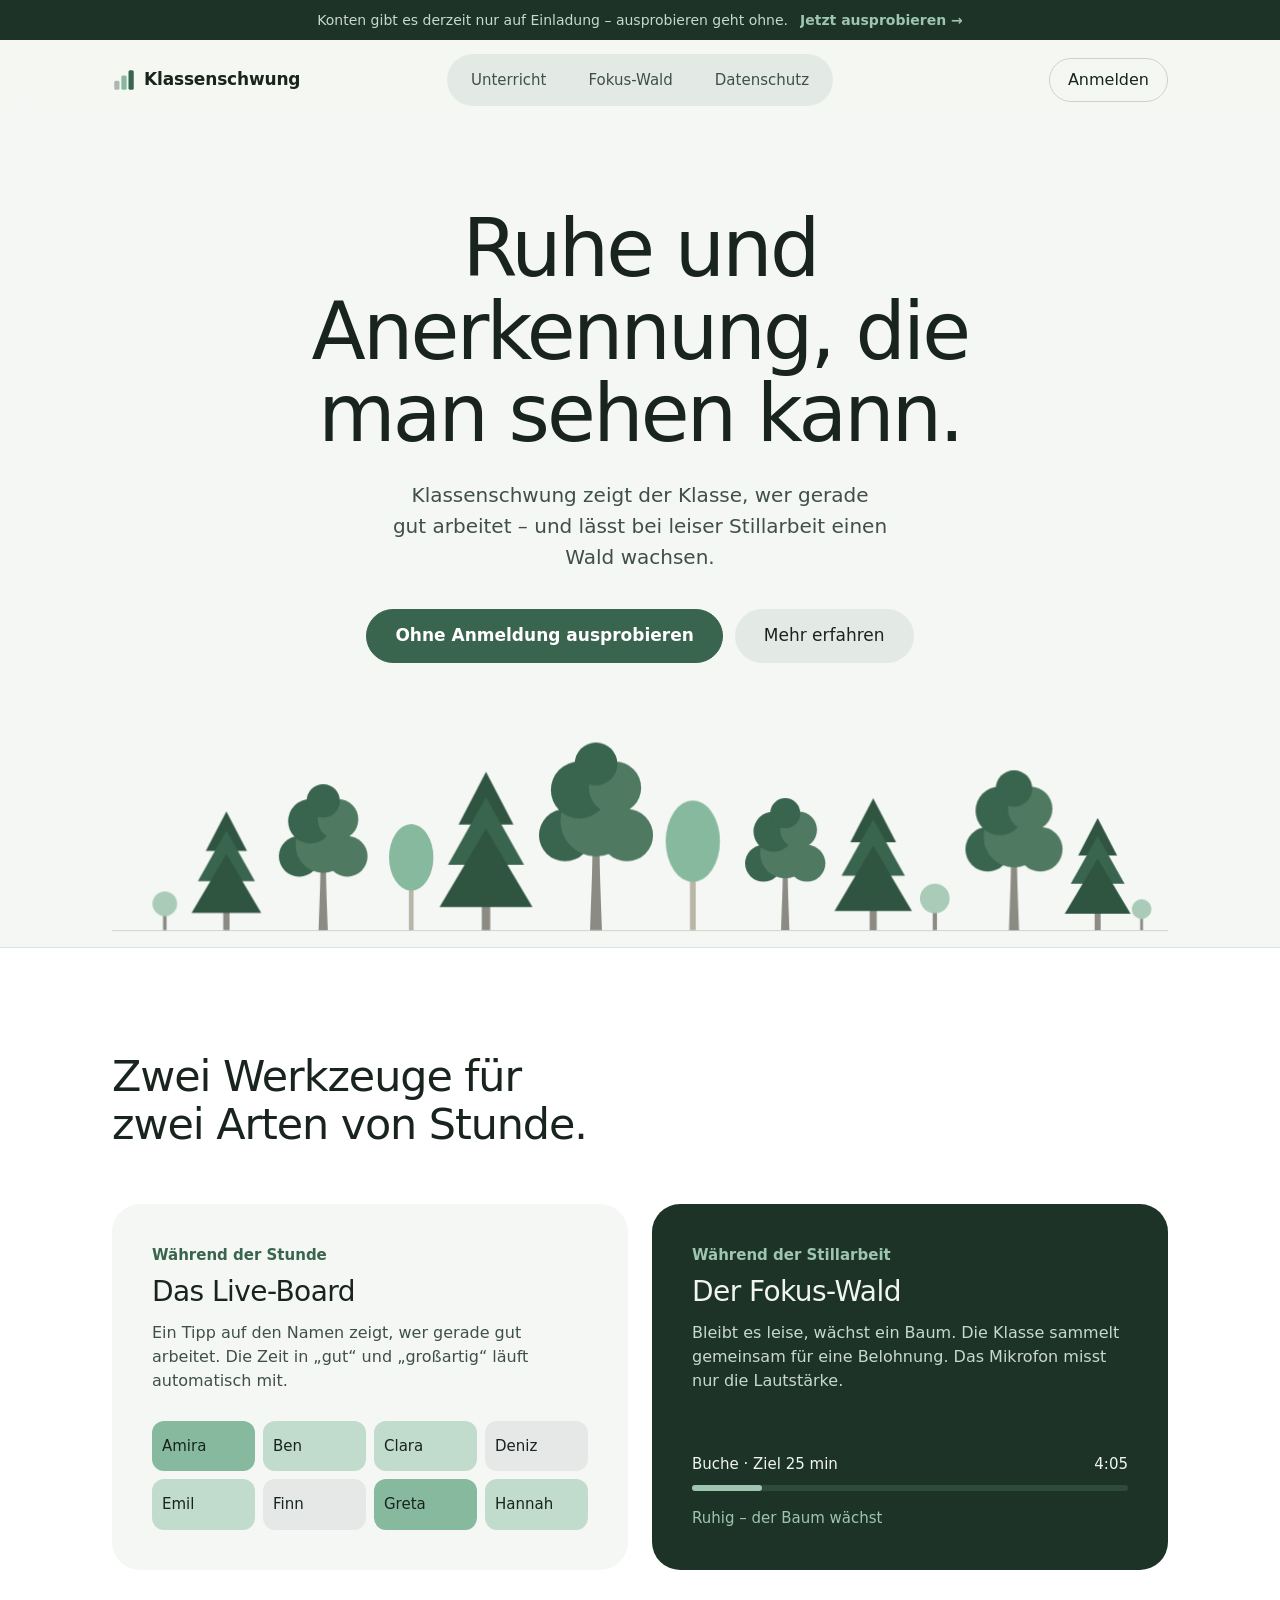
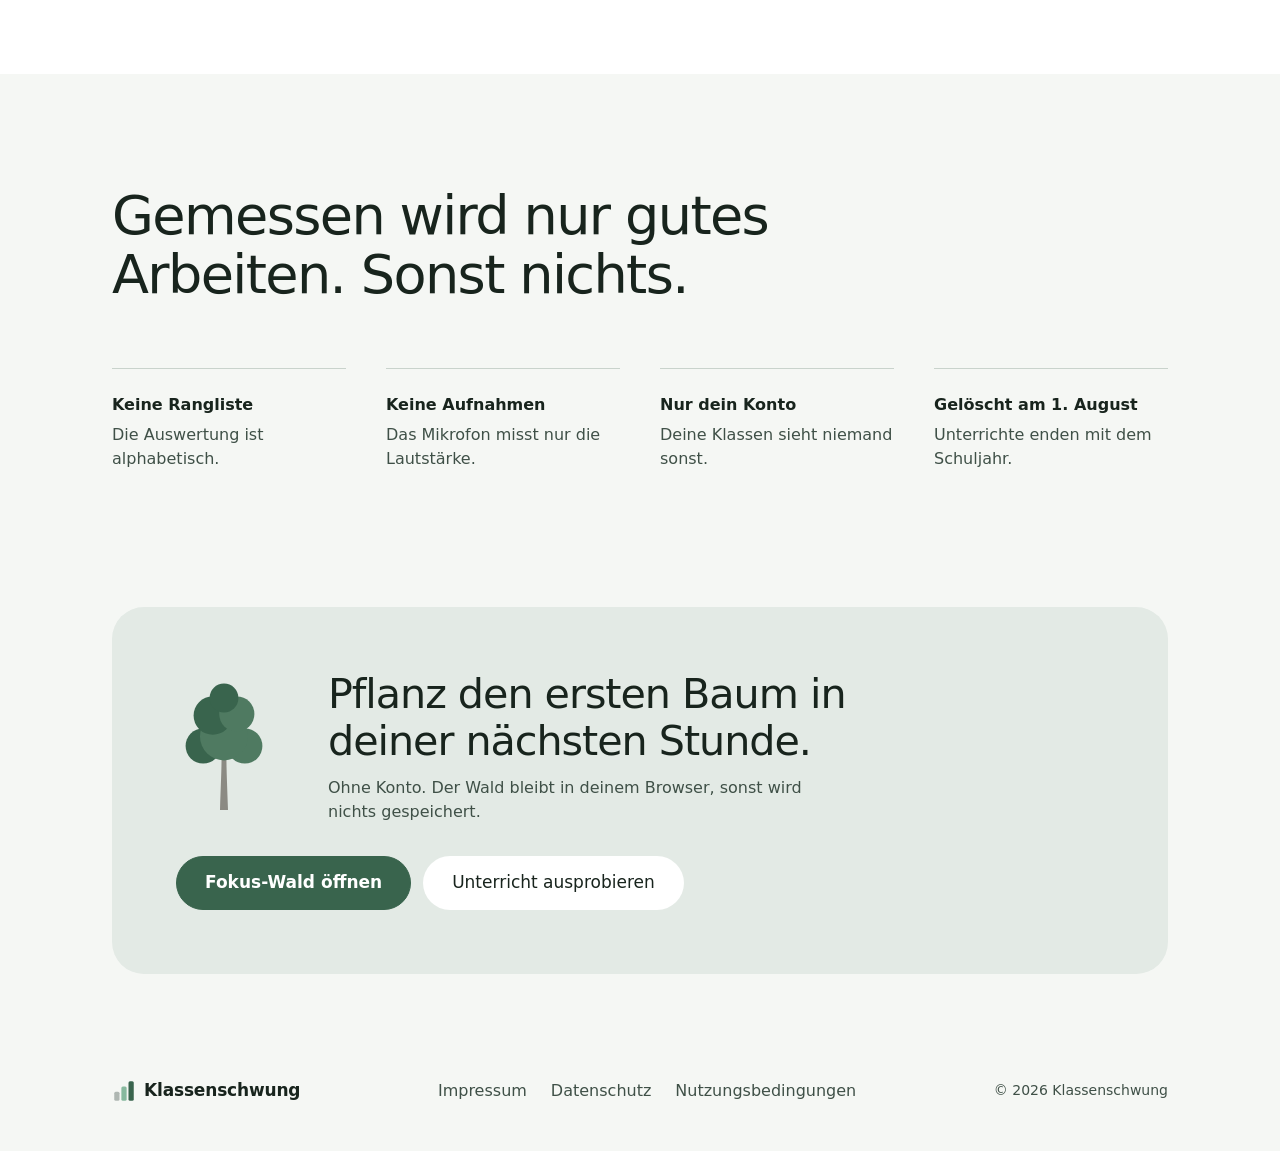
==== index.html @ b0844f60 "Neuer Name Klassenschwung, Kopfzeile mit Segment-Schalter und Hinweiszeile auf allen Seiten - Umbene" ====
<!DOCTYPE html>
<html lang="de">
<head>
  <meta charset="utf-8">
  <meta name="viewport" content="width=device-width, initial-scale=1, viewport-fit=cover">
  <meta name="color-scheme" content="light dark">
  <!-- Nur eigene Dateien, keine Inline-Skripte, keine fremden Server. -->
  <meta http-equiv="Content-Security-Policy" content="default-src 'self'; script-src 'self'; style-src 'self' 'unsafe-inline'; img-src 'self' data:; font-src 'self'; connect-src 'self'; object-src 'none'; frame-src 'none'; base-uri 'self'; form-action 'self'">
  <!-- Konten gibt es nur auf Einladung, daher (noch) nicht in Suchmaschinen.
       Fuer eine Aufnahme hier und in _headers (X-Robots-Tag) entfernen. -->
  <meta name="robots" content="noindex, nofollow">
  <title>Klassenschwung – Gutes Arbeiten im Unterricht sichtbar machen</title>
  <meta name="description" content="Das Live-Board für Lehrkräfte: Ein Tipp zeigt der Klasse, wer gerade gut arbeitet. Dazu der Fokus-Wald für ruhige Stillarbeit. Direkt im Browser, ohne Installation.">
  <meta property="og:type" content="website">
  <meta property="og:title" content="Klassenschwung – Gutes Arbeiten im Unterricht sichtbar machen">
  <meta property="og:description" content="Ein Tipp zeigt der Klasse, wer gerade gut arbeitet. Dazu der Fokus-Wald für ruhige Stillarbeit.">
  <meta name="theme-color" content="#f5f7f4" media="(prefers-color-scheme: light)">
  <meta name="theme-color" content="#0e1310" media="(prefers-color-scheme: dark)">
  <link rel="icon" href="./favicon.svg" type="image/svg+xml">
  <link rel="preload" href="./fonts/plex-sans-latin-wght.woff2" as="font" type="font/woff2" crossorigin>
  <link rel="stylesheet" href="./style.css">
  <link rel="stylesheet" href="./landing.css">
  <script src="./landing.js"></script>
</head>
<body>
  <a class="skip-link" href="#main">Zum Inhalt springen</a>

  <header class="site-header">
    <p class="hint">
      <span class="hint__long">Konten gibt es derzeit nur auf Einladung – ausprobieren geht ohne.</span>
      <a href="app.html#/ausprobieren"><span class="hint__long">Jetzt ausprobieren</span><span class="hint__short">Ausprobieren geht ohne Konto</span>&nbsp;<span aria-hidden="true">→</span></a>
    </p>
    <div class="container site-header__inner">
      <a class="brand" href="./">
        <svg class="brand-mark" viewBox="0 0 32 32" aria-hidden="true"><rect class="brand-mark__a" x="3" y="17" width="7" height="12" rx="2"/><rect class="brand-mark__b" x="12.5" y="10" width="7" height="19" rx="2"/><rect class="brand-mark__c" x="22" y="3" width="7" height="26" rx="2"/></svg>
        Klassenschwung
      </a>
      <nav class="seg site-nav" aria-label="Hauptnavigation">
        <a href="#werkzeuge">Unterricht</a>
        <a href="app.html#/focus">Fokus-Wald</a>
        <a href="#grundsaetze">Datenschutz</a>
      </nav>
      <a class="btn btn--ghost site-header__login" href="app.html#/anmelden">Anmelden</a>
    </div>
  </header>

  <main id="main">
    <!-- 1. Hero: zentrierter Text, darunter ein gewachsener Fokus-Wald -->
    <section class="hero" aria-labelledby="hero-title">
      <div class="container hero__inner">
        <h1 id="hero-title">Ruhe und Anerkennung, die man sehen kann.</h1>
        <p class="lead">Klassenschwung zeigt der Klasse, wer gerade gut arbeitet&nbsp;– und lässt bei leiser Stillarbeit einen Wald wachsen.</p>
        <div class="hero__cta">
          <a class="btn btn--primary btn--xl" href="app.html#/ausprobieren">Ohne Anmeldung ausprobieren</a>
          <a class="btn btn--soft btn--xl" href="#werkzeuge">Mehr erfahren</a>
        </div>

        <!-- Baumformen einmal definiert und per <use> wiederholt. Farben
             kommen aus landing.css (--tree-*), damit der Wald im Dunkeln
             mitzieht. -->
        <svg class="woods" viewBox="0 0 1200 260" preserveAspectRatio="xMidYMax slice" role="img" aria-label="Ein Wald aus dreizehn Bäumen verschiedener Arten und Größen, gewachsen in ruhigen Stillarbeitsphasen.">
          <defs>
            <g id="baum-buche"><path class="woods__trunk" d="M-5 0C-4-30-3-50-3-70h6c0 20 1 40 2 70z"/><circle class="woods__a" cx="-26" cy="-80" r="22"/><circle class="woods__b" cx="26" cy="-80" r="22"/><circle class="woods__b" cx="0" cy="-92" r="30"/><circle class="woods__a" cx="-14" cy="-118" r="24"/><circle class="woods__b" cx="16" cy="-120" r="22"/><circle class="woods__a" cx="0" cy="-140" r="18"/></g>
            <g id="baum-tanne"><rect class="woods__trunk" x="-4" y="-24" width="8" height="24"/><polygon class="woods__c" points="0,-150 -26,-100 26,-100"/><polygon class="woods__a" points="0,-126 -36,-62 36,-62"/><polygon class="woods__c" points="0,-96 -44,-22 44,-22"/></g>
            <g id="baum-hell"><rect class="woods__trunk-light" x="-3" y="-60" width="6" height="60"/><ellipse class="woods__d" cx="0" cy="-92" rx="28" ry="42"/></g>
            <g id="baum-klein"><rect class="woods__trunk" x="-2" y="-20" width="4" height="20"/><circle class="woods__e" cx="0" cy="-30" r="14"/></g>
          </defs>
          <path class="woods__ground" d="M0 240.5h1200"/>
          <g class="woods__tree" style="--i: 0"><use href="#baum-klein" transform="translate(60 240)"/></g>
          <g class="woods__tree" style="--i: 1"><use href="#baum-tanne" transform="translate(130 240) scale(.9)"/></g>
          <g class="woods__tree" style="--i: 2"><use href="#baum-buche" transform="translate(240 240) scale(1.05)"/></g>
          <g class="woods__tree" style="--i: 3"><use href="#baum-hell" transform="translate(340 240) scale(.9)"/></g>
          <g class="woods__tree" style="--i: 4"><use href="#baum-tanne" transform="translate(425 240) scale(1.2)"/></g>
          <g class="woods__tree" style="--i: 5"><use href="#baum-buche" transform="translate(550 240) scale(1.35)"/></g>
          <g class="woods__tree" style="--i: 6"><use href="#baum-hell" transform="translate(660 240) scale(1.1)"/></g>
          <g class="woods__tree" style="--i: 7"><use href="#baum-buche" transform="translate(765 240) scale(.95)"/></g>
          <g class="woods__tree" style="--i: 8"><use href="#baum-tanne" transform="translate(865 240)"/></g>
          <g class="woods__tree" style="--i: 9"><use href="#baum-klein" transform="translate(935 240) scale(1.2)"/></g>
          <g class="woods__tree" style="--i: 10"><use href="#baum-buche" transform="translate(1025 240) scale(1.15)"/></g>
          <g class="woods__tree" style="--i: 11"><use href="#baum-tanne" transform="translate(1120 240) scale(.85)"/></g>
          <g class="woods__tree" style="--i: 12"><use href="#baum-klein" transform="translate(1170 240) scale(.8)"/></g>
        </svg>
      </div>
    </section>

    <!-- 2. Die zwei Werkzeuge: Board (hell) und Fokus-Wald (dunkel) -->
    <section class="tools" id="werkzeuge" aria-labelledby="tools-title">
      <div class="container">
        <h2 id="tools-title" class="tools__title reveal">Zwei Werkzeuge für zwei Arten von Stunde.</h2>
        <div class="tools__grid">
          <article class="tool reveal">
            <div>
              <p class="tool__kicker">Während der Stunde</p>
              <h3>Das Live-Board</h3>
              <p>Ein Tipp auf den Namen zeigt, wer gerade gut arbeitet. Die Zeit in „gut“ und „großartig“ läuft automatisch mit.</p>
            </div>
            <ul class="tool__board" role="img" aria-label="Sortierte Ansicht mit acht Namen in den drei Stufen: zwei großartig, vier gut, zwei am Start.">
              <li data-s="rechts">Amira</li>
              <li data-s="mitte">Ben</li>
              <li data-s="mitte">Clara</li>
              <li data-s="links">Deniz</li>
              <li data-s="mitte">Emil</li>
              <li data-s="links">Finn</li>
              <li data-s="rechts">Greta</li>
              <li data-s="mitte">Hannah</li>
            </ul>
          </article>

          <article class="tool tool--forest reveal" style="--d: 1">
            <div>
              <p class="tool__kicker">Während der Stillarbeit</p>
              <h3>Der Fokus-Wald</h3>
              <p>Bleibt es leise, wächst ein Baum. Die Klasse sammelt gemeinsam für eine Belohnung. Das Mikrofon misst nur die Lautstärke.</p>
            </div>
            <div class="tool__focus" aria-hidden="true">
              <p class="tool__focus-row"><span>Buche · Ziel 25 min</span><span>4:05</span></p>
              <div class="tool__focus-bar"><i></i></div>
              <p class="tool__focus-status">Ruhig – der Baum wächst</p>
            </div>
          </article>
        </div>
      </div>
    </section>

    <!-- 3. Grundsaetze -->
    <section class="principles" id="grundsaetze" aria-labelledby="principles-title">
      <div class="container">
        <h2 id="principles-title" class="principles__title reveal">Gemessen wird nur gutes Arbeiten. Sonst nichts.</h2>
        <dl class="principles__list">
          <div class="reveal"><dt>Keine Rangliste</dt><dd>Die Auswertung ist alphabetisch.</dd></div>
          <div class="reveal" style="--d: 1"><dt>Keine Aufnahmen</dt><dd>Das Mikrofon misst nur die Lautstärke.</dd></div>
          <div class="reveal" style="--d: 2"><dt>Nur dein Konto</dt><dd>Deine Klassen sieht niemand sonst.</dd></div>
          <div class="reveal" style="--d: 3"><dt>Gelöscht am 1. August</dt><dd>Unterrichte enden mit dem Schuljahr.</dd></div>
        </dl>
      </div>
    </section>

    <!-- 4. Abschluss -->
    <section class="cta" aria-labelledby="cta-title">
      <div class="container">
        <div class="cta__panel reveal">
          <svg class="cta__tree" viewBox="-60 -160 120 165" aria-hidden="true"><use href="#baum-buche"/></svg>
          <div class="cta__text">
            <h2 id="cta-title">Pflanz den ersten Baum in deiner nächsten Stunde.</h2>
            <p>Ohne Konto. Der Wald bleibt in deinem Browser, sonst wird nichts gespeichert.</p>
          </div>
          <div class="cta__actions">
            <a class="btn btn--primary btn--xl" href="app.html#/focus">Fokus-Wald öffnen</a>
            <a class="btn btn--paper btn--xl" href="app.html#/ausprobieren">Unterricht ausprobieren</a>
          </div>
        </div>
      </div>
    </section>
  </main>

  <footer class="site-footer">
    <div class="container site-footer__inner">
      <a class="brand" href="./">
        <svg class="brand-mark" viewBox="0 0 32 32" aria-hidden="true"><rect class="brand-mark__a" x="3" y="17" width="7" height="12" rx="2"/><rect class="brand-mark__b" x="12.5" y="10" width="7" height="19" rx="2"/><rect class="brand-mark__c" x="22" y="3" width="7" height="26" rx="2"/></svg>
        Klassenschwung
      </a>
      <nav aria-label="Rechtliches">
        <a href="./impressum.html">Impressum</a>
        <a href="./datenschutz.html">Datenschutz</a>
        <a href="./nutzungsbedingungen.html">Nutzungsbedingungen</a>
      </nav>
      <p class="site-footer__copy">© 2026 Klassenschwung</p>
    </div>
  </footer>

</body>
</html>
---- style.css ----
/* ===================================================================
   Klassenschwung – Styles
   =================================================================== */

/* IBM Plex Sans (variabel) liegt lokal im Repo statt bei Google Fonts,
   damit beim Seitenaufruf keine Daten an Dritte gehen. Gewaehlt, weil
   grosses I (mit Serifen), kleines l (mit Bogen) und 1 klar verschieden
   sind – wichtig fuer Namen wie "Ilyas" am Beamer. Latin-Ext wird nur
   geladen, wenn ein Name es braucht (Ayşe, Çağla, Łukasz …). */
@font-face {
  font-family: "IBM Plex Sans";
  font-style: normal;
  font-weight: 100 700;
  font-display: swap;
  src: url("./fonts/plex-sans-latin-wght.woff2") format("woff2");
  unicode-range: U+0000-00FF, U+0131, U+0152-0153, U+02BB-02BC, U+02C6, U+02DA, U+02DC, U+0304, U+0308, U+0329, U+2000-206F, U+20AC, U+2122, U+2191, U+2193, U+2212, U+2215, U+FEFF, U+FFFD;
}
@font-face {
  font-family: "IBM Plex Sans";
  font-style: normal;
  font-weight: 100 700;
  font-display: swap;
  src: url("./fonts/plex-sans-latin-ext-wght.woff2") format("woff2");
  unicode-range: U+0100-02BA, U+02BD-02C5, U+02C7-02CC, U+02CE-02D7, U+02DD-02FF, U+0304, U+0308, U+0329, U+1D00-1DBF, U+1E00-1E9F, U+1EF2-1EFF, U+2020, U+20A0-20AB, U+20AD-20C0, U+2113, U+2C60-2C7F, U+A720-A7FF;
}

:root {
  /* Neutrale Basis "Lichtung" (heller Salbei-Grund statt Grau, wie auf der
     Startseite) + genau eine Akzentfarbe je Farbwelt (siehe unten). Die
     anderen Farbwelten toenen diese Basis in ihrer eigenen Farbe (--tint). */
  --bg:            #f5f7f4;
  --surface:       #ffffff;
  --surface-2:     #edf1ee;
  --border:        #dde5df;
  --text:          #18241d;
  --text-muted:    #3f5047;
  --danger:        #c9372c;
  --line:          #c9d3cc;  /* kraeftigere Linie, Rand von Pillen-Knoepfen */
  --soft:          #e3eae5;  /* weiche Flaeche: zweiter Knopf, Segment-Schiene */
  --seg-active:    #ffffff;  /* gewaehltes Segment */
  /* Dunkle Waldflaeche: Hinweiszeile, Fokus-Wald-Karte der Startseite */
  --forest:        #1e3328;
  --forest-text:   #f1f5f2;
  --forest-muted:  #c9d8cf;
  --forest-accent: #9dc5af;
  --forest-track:  #2f4a3b;

  /* Farbwelt "Salbei" (Standard): Akzent, Zustandsfarben der Spalten bzw.
     Kacheln (links = "Start", mitte = "gut", rechts = "grossartig")
     und Logo. Weitere Farbwelten weiter unten; per Konto waehlbar
     (Einstellungen in der App, data-palette am <html>). */
  --accent:               #39644d;
  --accent-hover:         #2e523f;
  --accent-soft:          rgba(57, 100, 77, 0.1);
  --accent-text:          #ffffff;
  --col-links-bg:         #e5e8e6;
  --col-links-head:       #5b6861;
  --col-mitte-bg:         #c1dbcd;
  --col-mitte-head:       #365f49;
  --col-rechts-bg:        #87b99e;
  --col-rechts-head:      #274535;
  --logo-mid:             #87b99e;
  --accent-on-dark:       #9dc5af;
  --accent-on-dark-hover: #b9d5c6;
  --accent-on-dark-text:  #17281f;

  --font:      "IBM Plex Sans", system-ui, -apple-system, "Segoe UI", Roboto, "Helvetica Neue", Arial, sans-serif;
  --radius:    12px;
  --radius-sm: 8px;
  --shadow:    0 1px 2px rgba(24, 36, 29, 0.05), 0 1px 3px rgba(24, 36, 29, 0.06);
  --shadow-lg: 0 12px 32px rgba(24, 36, 29, 0.10), 0 2px 6px rgba(24, 36, 29, 0.05);
  --ease:      cubic-bezier(.2, .7, .3, 1);
  --t:         180ms var(--ease);
}

@media (prefers-color-scheme: dark) {
  :root:not([data-theme="light"]) {
    --bg:          #0e1310;
    --surface:     #141b17;
    --surface-2:   #1b241f;
    --border:      #26312b;
    --text:        #eef3f0;
    --text-muted:  #a9b8b0;
    --danger:      #ff7b72;
    --line:        #33413a;
    --soft:        #1d2722;
    --seg-active:  #2b3730;
    --forest:      #1a2d23;
    --forest-track: #2c4335;
    --shadow:      0 1px 2px rgba(0, 0, 0, 0.4);
    --shadow-lg:   0 12px 32px rgba(0, 0, 0, 0.45);

    --accent:          #9dc5af;
    --accent-hover:    #b9d5c6;
    --accent-soft:     rgba(157, 197, 175, 0.12);
    --accent-text:     #17281f;
    --col-links-bg:    #232725;
    --col-links-head:  #98a59e;
    --col-mitte-bg:    #283d31;
    --col-mitte-head:  #88b89e;
    --col-rechts-bg:   #3a5948;
    --col-rechts-head: #c2dacd;
    --logo-mid:        #88b89e;
  }
}

/* ---------------- Farbwelten ---------------- */
/* Gleiche Tokens wie oben, je Farbwelt fuer hell und dunkel. Gilt fuer die
   ganze App (:root[data-palette]) oder nur fuer eine Vorschau
   ([data-palette-preview], Auswahl in den Einstellungen). Werte sind auf
   WCAG AA geprueft (Buttons, Links, Kacheltext, Spaltenkoepfe). */

[data-palette-preview="salbei"] {
  --accent:               #39644d;
  --accent-hover:         #2e523f;
  --accent-soft:          rgba(57, 100, 77, 0.1);
  --accent-text:          #ffffff;
  --col-links-bg:         #e5e8e6;
  --col-links-head:       #5b6861;
  --col-mitte-bg:         #c1dbcd;
  --col-mitte-head:       #365f49;
  --col-rechts-bg:        #87b99e;
  --col-rechts-head:      #274535;
  --logo-mid:             #87b99e;
  --accent-on-dark:       #9dc5af;
  --accent-on-dark-hover: #b9d5c6;
  --accent-on-dark-text:  #17281f;
}
@media (prefers-color-scheme: dark) {
  :root:not([data-theme="light"]) [data-palette-preview="salbei"] {
    --accent:          #9dc5af;
    --accent-hover:    #b9d5c6;
    --accent-soft:     rgba(157, 197, 175, 0.12);
    --accent-text:     #17281f;
    --col-links-bg:    #232725;
    --col-links-head:  #98a59e;
    --col-mitte-bg:    #283d31;
    --col-mitte-head:  #88b89e;
    --col-rechts-bg:   #3a5948;
    --col-rechts-head: #c2dacd;
    --logo-mid:        #88b89e;
  }
}

:root[data-palette="tafel"],
[data-palette-preview="tafel"] {
  --tint:                 #226560;
  --accent:               #226560;
  --accent-hover:         #1c5350;
  --accent-soft:          rgba(34, 101, 96, 0.1);
  --accent-text:          #ffffff;
  --col-links-bg:         #e4e8e7;
  --col-links-head:       #5a6767;
  --col-mitte-bg:         #b7dcd9;
  --col-mitte-head:       #20605c;
  --col-rechts-bg:        #72bab5;
  --col-rechts-head:      #184743;
  --logo-mid:             #72bab5;
  --accent-on-dark:       #75cac5;
  --accent-on-dark-hover: #9cd9d5;
  --accent-on-dark-text:  #0e2927;
}
@media (prefers-color-scheme: dark) {
  :root[data-palette="tafel"]:not([data-theme="light"]),
  :root:not([data-theme="light"]) [data-palette-preview="tafel"] {
    --accent:          #75cac5;
    --accent-hover:    #9cd9d5;
    --accent-soft:     rgba(117, 202, 197, 0.12);
    --accent-text:     #0e2927;
    --col-links-bg:    #232727;
    --col-links-head:  #97a5a4;
    --col-mitte-bg:    #233c3b;
    --col-mitte-head:  #53beb6;
    --col-rechts-bg:   #335956;
    --col-rechts-head: #a9dedb;
    --logo-mid:        #53beb6;
  }
}

:root[data-palette="tinte"],
[data-palette-preview="tinte"] {
  --tint:                 #3252bd;
  --accent:               #3252bd;
  --accent-hover:         #29449b;
  --accent-soft:          rgba(50, 82, 189, 0.1);
  --accent-text:          #ffffff;
  --col-links-bg:         #e7e7ea;
  --col-links-head:       #616470;
  --col-mitte-bg:         #cbd3ef;
  --col-mitte-head:       #304eb4;
  --col-rechts-bg:        #9cace0;
  --col-rechts-head:      #233984;
  --logo-mid:             #9cace0;
  --accent-on-dark:       #adbbe5;
  --accent-on-dark-hover: #c5ceed;
  --accent-on-dark-text:  #14214d;
}
@media (prefers-color-scheme: dark) {
  :root[data-palette="tinte"]:not([data-theme="light"]),
  :root:not([data-theme="light"]) [data-palette-preview="tinte"] {
    --accent:          #adbbe5;
    --accent-hover:    #c5ceed;
    --accent-soft:     rgba(173, 187, 229, 0.12);
    --accent-text:     #14214d;
    --col-links-bg:    #25262a;
    --col-links-head:  #9fa1ab;
    --col-mitte-bg:    #293662;
    --col-mitte-head:  #9cace0;
    --col-rechts-bg:   #3b4e8f;
    --col-rechts-head: #cbd3ef;
    --logo-mid:        #9cace0;
  }
}

:root[data-palette="bernstein"],
[data-palette-preview="bernstein"] {
  --tint:                 #81510a;
  --accent:               #81510a;
  --accent-hover:         #694309;
  --accent-soft:          rgba(129, 81, 10, 0.1);
  --accent-text:          #ffffff;
  --col-links-bg:         #e8e7e5;
  --col-links-head:       #6a645c;
  --col-mitte-bg:         #efcfa0;
  --col-mitte-head:       #7b4d0a;
  --col-rechts-bg:        #e0a143;
  --col-rechts-head:      #593907;
  --logo-mid:             #e0a143;
  --accent-on-dark:       #e9b25e;
  --accent-on-dark-hover: #f0c88d;
  --accent-on-dark-text:  #332104;
}
@media (prefers-color-scheme: dark) {
  :root[data-palette="bernstein"]:not([data-theme="light"]),
  :root:not([data-theme="light"]) [data-palette-preview="bernstein"] {
    --accent:          #e9b25e;
    --accent-hover:    #f0c88d;
    --accent-soft:     rgba(233, 178, 94, 0.12);
    --accent-text:     #332104;
    --col-links-bg:    #282724;
    --col-links-head:  #a6a199;
    --col-mitte-bg:    #4a3414;
    --col-mitte-head:  #e59f38;
    --col-rechts-bg:   #6c4c1d;
    --col-rechts-head: #f2cf9c;
    --logo-mid:        #e59f38;
  }
}

/* Neutrale Basis der anderen Farbwelten: wie "Lichtung", nur in der Farbe
   der Farbwelt getoent statt in Salbei. data-palette fehlt bei Salbei
   (Standard), dort gelten die festen Werte oben. */
:root[data-palette] {
  --bg:            color-mix(in srgb, var(--tint) 4%, #fafafa);
  --bg-glass:      color-mix(in srgb, var(--bg) 85%, transparent);
  --surface-2:     color-mix(in srgb, var(--tint) 6%, #f0f0f0);
  --border:        color-mix(in srgb, var(--tint) 10%, #e3e3e3);
  --text:          color-mix(in srgb, var(--tint) 20%, #121212);
  --text-muted:    color-mix(in srgb, var(--tint) 25%, #474747);
  --line:          color-mix(in srgb, var(--tint) 14%, #cfcfcf);
  --soft:          color-mix(in srgb, var(--tint) 8%, #e7e7e7);
  --forest:        color-mix(in srgb, var(--tint) 45%, #0c0e0d);
  --forest-muted:  color-mix(in srgb, var(--tint) 20%, #dedede);
  --forest-accent: var(--accent-on-dark);
  --forest-track:  color-mix(in srgb, var(--tint) 45%, #262a28);
}
@media (prefers-color-scheme: dark) {
  :root[data-palette]:not([data-theme="light"]) {
    --bg:            color-mix(in srgb, var(--tint) 6%, #0f0f10);
    --bg-glass:      color-mix(in srgb, var(--bg) 85%, transparent);
    --surface:      color-mix(in srgb, var(--tint) 6%, #161618);
    --surface-2:     color-mix(in srgb, var(--tint) 8%, #1d1d20);
    --border:        color-mix(in srgb, var(--tint) 12%, #2a2a2e);
    --text:          color-mix(in srgb, var(--tint) 6%, #f2f2f2);
    --text-muted:    color-mix(in srgb, var(--tint) 12%, #a8a8ae);
    --line:          color-mix(in srgb, var(--tint) 14%, #36363a);
    --soft:          color-mix(in srgb, var(--tint) 10%, #1f1f22);
    --seg-active:    color-mix(in srgb, var(--tint) 12%, #2c2c30);
    --forest:        color-mix(in srgb, var(--tint) 30%, #121413);
    --forest-track:  color-mix(in srgb, var(--tint) 35%, #222624);
  }
}

* { box-sizing: border-box; }

/* Author-Regeln mit `display` wuerden das hidden-Attribut sonst aushebeln
   (betrifft u. a. .topbar, .field und .captcha). */
[hidden] { display: none !important; }

html, body {
  margin: 0;
  padding: 0;
  min-height: 100%;
}

body {
  background: var(--bg);
  color: var(--text);
  font-family: var(--font);
  font-size: 16px;
  line-height: 1.5;
  -webkit-text-size-adjust: 100%;
  -webkit-font-smoothing: antialiased;
  -moz-osx-font-smoothing: grayscale;
}

h1, h2, h3 { line-height: 1.25; margin: 0 0 .5rem; letter-spacing: -.01em; }

a { color: var(--accent); }
a:focus-visible { outline: 2px solid var(--accent); outline-offset: 2px; border-radius: 4px; }

/* ---------------- Layout-Raster (gemeinsam mit landing.css) ---------------- */
/* Abstaende folgen einem 8px-Raster, Breite und Seitenrand wie auf der
   Startseite, damit App und Startseite wie aus einem Guss wirken. */

:root {
  --container: 1120px;
  --gutter:    16px;
  --header-h:  64px;
  --bg-glass:  rgba(245, 247, 244, .85);
}
@media (prefers-color-scheme: dark) {
  :root:not([data-theme="light"]) { --bg-glass: rgba(14, 19, 16, .85); }
}
@media (min-width: 640px)  { :root { --gutter: 24px; } }
@media (min-width: 1024px) { :root { --gutter: 32px; } }

/* Kein grauer Tap-Blitz und keine Doppeltipp-Zoom-Verzoegerung auf Tablets */
button, a, .student, .seat, .goal { -webkit-tap-highlight-color: transparent; touch-action: manipulation; }

/* ---------------- Hinweiszeile ---------------- */
/* Dunkle Zeile ueber der Kopfzeile: auf der Startseite der Hinweis auf die
   Einladung, in der App die Stunde laut Stundenplan bzw. der Gastmodus.
   Feste Hoehe und einzeilig, weil die Kopfzeile mit top: -var(--hint-h)
   klebt: Beim Scrollen rollt nur die Hinweiszeile weg. */

:root { --hint-h: 40px; }

.hint {
  display: flex;
  align-items: center;
  justify-content: center;
  gap: 12px;
  height: var(--hint-h);
  margin: 0;
  padding: 0 var(--gutter);
  overflow: hidden;
  background: var(--forest);
  color: var(--forest-muted);
  font-size: .875rem;
  white-space: nowrap;
}
.hint > * { min-width: 0; overflow: hidden; text-overflow: ellipsis; }
.hint strong { color: var(--forest-text); font-weight: 600; }
.hint a {
  color: var(--forest-accent);
  font-weight: 600;
  text-decoration: none;
  transition: color var(--t);
}
.hint a:hover { color: var(--forest-text); }
.hint a:focus-visible { outline: 2px solid var(--forest-accent); outline-offset: -2px; border-radius: 4px; }
/* Lange Fassung ab Tablet, kurze auf dem Handy */
.hint__short { display: none; }
@media (max-width: 719px) {
  .hint__long { display: none; }
  .hint__short { display: inline; }
}

/* ---------------- Segment-Schalter ---------------- */
/* Hauptnavigation als Pillen-Schiene, das aktuelle Ziel als helle Pille.
   Alle Segmente gleich fett, damit beim Wechsel nichts springt. Auf
   schmalen Bildschirmen eigene Zeile ueber die ganze Breite (Media
   Queries bei .topnav und in landing.css bei .site-nav). */

.seg {
  display: flex;
  gap: 2px;
  padding: 4px;
  border-radius: 999px;
  background: var(--soft);
}
.seg a {
  display: inline-flex;
  align-items: center;
  justify-content: center;
  min-width: 0;
  min-height: 44px;
  padding: 0 20px;
  border-radius: 999px;
  color: var(--text-muted);
  font-size: .9375rem;
  font-weight: 500;
  text-decoration: none;
  white-space: nowrap;
  transition: background-color var(--t), color var(--t), box-shadow var(--t);
}
.seg a:hover { color: var(--text); }
.seg a[aria-current] {
  background: var(--seg-active);
  color: var(--text);
  box-shadow: 0 1px 2px rgba(24, 36, 29, .08);
}
.seg a:focus-visible { outline: 2px solid var(--accent); outline-offset: 2px; }

/* Feine Linie unter klebenden Kopfzeilen erst, wenn Inhalt darunter
   durchscrollt (wo scroll-getriebene Animationen gehen, sonst ohne). */
@supports (animation-timeline: scroll()) {
  .topbar, .site-header {
    animation: header-line linear both;
    animation-timeline: scroll();
    animation-range: 0 64px;
  }
}
@keyframes header-line {
  to { box-shadow: 0 1px 0 var(--border); }
}

/* ---------------- Topbar ---------------- */
/* Breit wie die Startseite: Logo links, Segment-Schalter mittig, Aktionen
   rechts. Schmal: Segment-Schalter als zweite Zeile ueber die ganze Breite
   (statt Menue-Knopf). */

.topbar {
  position: sticky;
  top: 0;
  z-index: 20;
  background: var(--bg-glass);
  -webkit-backdrop-filter: saturate(180%) blur(12px);
  backdrop-filter: saturate(180%) blur(12px);
}
.topbar:not(.topbar--minimal):has(> .hint:not([hidden])) { top: calc(-1 * var(--hint-h)); }
.topbar__inner {
  display: grid;
  grid-template-columns: minmax(0, 1fr) auto minmax(0, 1fr);
  grid-template-areas: "lead nav actions";
  align-items: center;
  gap: 0 24px;
  min-height: var(--header-h);
  max-width: var(--container);
  margin: 0 auto;
  padding: 0 var(--gutter);
}
.topbar--wide .topbar__inner { max-width: none; }
.topbar__lead { grid-area: lead; display: flex; align-items: center; gap: 12px; min-width: 0; }

.brand {
  display: inline-flex;
  align-items: center;
  gap: 8px;
  font-weight: 700;
  font-size: 1.0625rem;
  letter-spacing: -.01em;
  color: var(--text);
  text-decoration: none;
  transition: opacity var(--t);
}
.brand:hover { opacity: .75; }
.brand .brand-mark { width: 24px; height: 24px; }
.topbar__brand { flex: none; }

.topbar__back {
  flex: none;
  width: 40px;
  height: 40px;
  font-size: 1.25rem;
  line-height: 1;
  border: 1px solid var(--line);
  border-radius: 50%;
  background: transparent;
  color: var(--text);
  cursor: pointer;
  transition: background-color var(--t);
}
.topbar__back:hover { background: var(--soft); }
.topbar__back:focus-visible { outline: 2px solid var(--accent); outline-offset: 2px; }

.topnav { grid-area: nav; }

.topbar__actions { grid-area: actions; justify-self: end; display: flex; align-items: center; gap: 8px; }
.topbar__start { gap: 6px; min-height: 44px; }
.topbar__start > span:first-child { font-size: 1.125rem; line-height: 1; }
.topbar__account { gap: 8px; min-height: 44px; padding: 0 10px 0 7px; }
.topbar__name { max-width: 10rem; overflow: hidden; text-overflow: ellipsis; white-space: nowrap; font-size: .9375rem; }
.avatar {
  display: inline-flex;
  align-items: center;
  justify-content: center;
  width: 28px;
  height: 28px;
  border-radius: 50%;
  background: var(--accent-soft);
  color: var(--accent);
  font-size: .8125rem;
  font-weight: 700;
}
.caret { width: 0; height: 0; border-left: 4px solid transparent; border-right: 4px solid transparent; border-top: 5px solid var(--text-muted); }

/* Unterricht: nur Zurueck und Logo, keine Ablenkung auf dem Beamer */
.topbar--minimal > .hint,
.topbar--minimal .topnav,
.topbar--minimal .topbar__actions { display: none; }

@media (max-width: 1099px) {
  .topbar__name, .caret { display: none; }
  .topbar__account { padding-right: 7px; }
}
@media (max-width: 1039px) {
  .topbar__inner {
    grid-template-columns: minmax(0, 1fr) auto;
    grid-template-rows: var(--header-h) auto;
    grid-template-areas: "lead actions" "nav nav";
    padding-bottom: 12px;
  }
  .topbar--minimal .topbar__inner { padding-bottom: 0; }
  /* Ganze Breite, auf dem Tablet nicht breiter als noetig */
  .topnav { width: 100%; max-width: 560px; justify-self: center; }
  .topnav .topnav__link { flex: 1 1 auto; padding: 0 8px; font-size: .875rem; }
}
@media (max-width: 399px) {
  .topnav .topnav__link { padding: 0 6px; font-size: .8125rem; }
}
@media (max-width: 639px) {
  .topbar__start-label { display: none; }
  .topbar__start { width: 44px; padding: 0; }
}
@media (max-width: 379px) {
  .topbar__inner { column-gap: 8px; }
  .topbar__lead:has(.topbar__back:not([hidden])) .topbar__brandname { display: none; }
}
@media (max-width: 339px) {
  .topbar__brandname { display: none; }
}

/* Aufklappmenue */
.dropdown { position: relative; }
.dropdown__panel {
  position: absolute;
  top: calc(100% + 8px);
  z-index: 30;
  min-width: 15rem;
  max-width: min(22rem, calc(100vw - 32px));
  padding: 6px;
  border: 1px solid var(--border);
  border-radius: 16px;
  background: var(--surface);
  box-shadow: var(--shadow-lg);
}
.dropdown__panel--end { right: 0; }
.dropdown__panel--start { left: 0; }
.dropdown__item {
  display: flex;
  flex-direction: column;
  align-items: flex-start;
  width: 100%;
  padding: 8px 12px;
  border: 0;
  border-radius: var(--radius-sm);
  background: none;
  color: var(--text);
  font: inherit;
  font-size: .9375rem;
  text-align: left;
  cursor: pointer;
}
.dropdown__item:hover, .dropdown__item:focus-visible { background: var(--surface-2); outline: none; }
.dropdown__item--danger { color: var(--danger); }
.dropdown__sub { color: var(--text-muted); font-size: .8125rem; }
.dropdown__heading { padding: 8px 12px 4px; color: var(--text-muted); font-size: .8125rem; font-weight: 600; overflow: hidden; text-overflow: ellipsis; white-space: nowrap; }
.dropdown__sep { height: 1px; margin: 6px 4px; background: var(--border); }

/* ---------------- Layout ---------------- */

.app { padding: 32px var(--gutter) 64px; max-width: var(--container); margin: 0 auto; }
.app--wide { max-width: none; padding-top: 24px; }

.loading { color: var(--text-muted); padding: 2rem 0; text-align: center; }

.stack > * + * { margin-top: 24px; }

/* Flach und rund wie die Karten der Startseite */
.card {
  background: var(--surface);
  border: 1px solid var(--border);
  border-radius: 20px;
  padding: 24px;
}
.card > h2, .card > .row > h2 { font-size: 1.25rem; font-weight: 500; letter-spacing: -.015em; margin-bottom: 8px; }
.card > p.muted + * { margin-top: 16px; }
@media (max-width: 639px) { .card { padding: 16px; border-radius: 16px; } }

/* Seitenkopf wie die Abschnittskoepfe der Startseite */
.page-head {
  display: flex;
  flex-wrap: wrap;
  align-items: flex-end;
  justify-content: space-between;
  gap: 16px 24px;
  margin-bottom: 32px;
}
.page-head__text { flex: 1 1 22rem; min-width: 0; }
.page-head .eyebrow { margin-bottom: 16px; }
.page-head h2 {
  margin: 0;
  font-size: clamp(2rem, 1.4rem + 2vw, 3rem);
  font-weight: 400;
  line-height: 1.08;
  letter-spacing: -.03em;
  text-wrap: balance;
}
.page-head__lead { margin: 12px 0 0; max-width: 60ch; color: var(--text-muted); font-size: 1.0625rem; text-wrap: pretty; }
.page-head__actions { display: flex; flex-wrap: wrap; gap: 12px; }

.eyebrow {
  display: inline-flex;
  align-items: center;
  gap: 8px;
  margin-bottom: 24px;
  padding: 4px 12px;
  border: 1px solid var(--border);
  border-radius: 999px;
  background: var(--surface);
  color: var(--text-muted);
  font-size: .875rem;
  font-weight: 500;
}
.eyebrow::before {
  content: "";
  width: 8px;
  height: 8px;
  border-radius: 50%;
  background: var(--col-mitte-head);
}

.icon {
  width: 24px;
  height: 24px;
  flex: none;
  fill: none;
  stroke: currentColor;
  stroke-width: 2;
  stroke-linecap: round;
  stroke-linejoin: round;
}

.muted { color: var(--text-muted); }
.small { font-size: .875rem; }
.empty { color: var(--text-muted); padding: 1.25rem 0; text-align: center; }

/* ---------------- Buttons & Formulare ---------------- */

.btn {
  display: inline-flex;
  align-items: center;
  justify-content: center;
  gap: .4rem;
  padding: .55rem 1rem;
  min-height: 2.5rem;
  font: inherit;
  font-weight: 500;
  color: var(--text);
  background: var(--surface-2);
  border: 1px solid transparent;
  border-radius: 999px;
  cursor: pointer;
  text-decoration: none;
  transition: background-color var(--t), border-color var(--t), color var(--t), box-shadow var(--t), transform var(--t);
}
.btn:hover:not(:disabled) { background: var(--soft); }
.btn:active:not(:disabled) { transform: translateY(1px); }
.btn:disabled { opacity: .55; cursor: not-allowed; }
.btn:focus-visible { outline: 2px solid var(--accent); outline-offset: 2px; }

.btn--primary {
  background: var(--accent);
  border-color: var(--accent);
  color: var(--accent-text);
}
.btn--primary:hover:not(:disabled) { background: var(--accent-hover); border-color: var(--accent-hover); }

/* Zweitrangig: Pille mit feinem Rand (wie "Anmelden" auf der Startseite) */
.btn--ghost { background: transparent; border-color: var(--line); }
.btn--danger { color: var(--danger); }
.btn--sm { padding: .3rem .6rem; min-height: 2rem; font-size: .85rem; }
.btn--icon { padding: .3rem; width: 2rem; }

.input, select.input {
  width: 100%;
  padding: .6rem .75rem;
  min-height: 2.5rem;
  font: inherit;
  color: var(--text);
  background: var(--surface);
  border: 1px solid var(--line);
  border-radius: 12px;
  transition: border-color var(--t);
}
.input:hover { border-color: var(--text-muted); }
.input:focus-visible { outline: 2px solid var(--accent); outline-offset: 1px; border-color: var(--accent); }
textarea.input { min-height: 10rem; resize: vertical; line-height: 1.5; }

.field { display: block; margin-bottom: .85rem; }
.field__label { display: block; margin-bottom: .3rem; font-size: .875rem; color: var(--text-muted); }

.row { display: flex; gap: .6rem; flex-wrap: wrap; align-items: center; }
.row--form { flex-wrap: nowrap; }
.row--form .input { flex: 1 1 auto; min-width: 0; }

/* Header der sortierten Ansicht: Grid statt Flex, damit die mittlere
   Zaehlung unabhaengig von der (ungleichen) Breite von Klassenname und
   Button-Text exakt mittig zur ganzen Zeile bleibt, statt nur mittig im
   Restplatz zwischen den beiden zu sitzen. */
.board-header {
  display: grid;
  grid-template-columns: minmax(0, 1fr) auto minmax(0, 1fr);
  align-items: center;
  gap: .6rem;
}
.board-header > :last-child { justify-self: end; }
@media (max-width: 759px) {
  .board-header { grid-template-columns: 1fr; }
  .board-header > :last-child { justify-self: stretch; }
}

.board-actions { justify-content: flex-end; }
@media (max-width: 759px) {
  .board-actions { justify-content: flex-start; }
}

/* Warteschlange bei schlechtem WLAN */
.sync-status { display: block; margin-top: 2px; font-size: .8125rem; color: var(--text-muted); }
.sync-status--offline { color: var(--danger); font-weight: 600; }

/* "Wer ist da?" */
.modal__panel--wide { width: min(46rem, 100%); }
.presence__summary { margin: 0; font-weight: 600; }
.presence__grid { display: grid; gap: 8px; grid-template-columns: repeat(auto-fill, minmax(9.5rem, 1fr)); }
.presence__item {
  display: flex;
  flex-direction: column;
  align-items: flex-start;
  gap: 2px;
  min-height: 3.25rem;
  padding: 8px 12px;
  border: 1px solid color-mix(in srgb, var(--accent) 40%, var(--border));
  border-radius: var(--radius-sm);
  background: var(--accent-soft);
  color: var(--text);
  font: inherit;
  text-align: left;
  cursor: pointer;
  transition: background-color var(--t), border-color var(--t), color var(--t);
}
.presence__item:focus-visible { outline: 2px solid var(--accent); outline-offset: 2px; }
.presence__name { font-weight: 600; overflow-wrap: anywhere; }
.presence__state { font-size: .75rem; color: var(--accent); font-weight: 600; }
.presence__item[aria-pressed="false"] { border-style: dashed; border-color: var(--border); background: var(--surface-2); color: var(--text-muted); }
.presence__item[aria-pressed="false"] .presence__name { font-weight: 500; }
.presence__item[aria-pressed="false"] .presence__state { color: var(--text-muted); }

.board-stats {
  justify-self: center;
  text-align: center;
  font-weight: 700;
  font-size: 1.1rem;
  font-variant-numeric: tabular-nums;
}

.error-box {
  margin: 0 0 .85rem;
  padding: .6rem .8rem;
  border-radius: var(--radius-sm);
  background: rgba(201, 55, 44, .12);
  color: var(--danger);
  font-size: .9rem;
}

/* ---------------- Auth ---------------- */

.auth { max-width: 26rem; margin: 3rem auto; }
.auth__brand { display: flex; flex-direction: column; align-items: center; text-align: center; margin-bottom: 1.5rem; }
.auth__brand h1 { font-size: clamp(2rem, 1.6rem + 1.4vw, 2.5rem); font-weight: 400; letter-spacing: -.03em; }
.auth__brand .brand-mark { width: 2.5rem; height: 2.5rem; margin-bottom: 1rem; }
.auth__home { display: block; margin-top: 1.5rem; text-align: center; font-size: .875rem; color: var(--text-muted); text-decoration: none; transition: color var(--t); }
.auth__home:hover { color: var(--text); }
.auth__note { margin-bottom: 1rem; }
.auth__note p { margin: 0 0 .6rem; }
.auth__note .row { margin-top: .9rem; }
.auth__note .btn { flex: 1 1 auto; }
.auth__note-tag {
  display: inline-block;
  padding: 2px 10px;
  border: 1px solid var(--border);
  border-radius: 999px;
  background: var(--surface-2);
  color: var(--text-muted);
  font-size: .8125rem;
  font-weight: 600;
}

/* Logo: drei Balken in den Zustandsfarben ("Start" -> "grossartig") */
.brand-mark { display: block; flex: none; }
.brand-mark__a { fill: var(--col-links-head); opacity: .45; }
.brand-mark__b { fill: var(--logo-mid); }
.brand-mark__c { fill: var(--accent); }
/* Neutraler Umschalter, damit nur der Absenden-Button die Akzentfarbe traegt */
.auth__tabs { display: flex; gap: 2px; padding: 4px; margin-bottom: 1.1rem; border-radius: 999px; background: var(--soft); }
.auth__tabs .btn { flex: 1; min-height: 2.5rem; background: transparent; border-color: transparent; color: var(--text-muted); }
.auth__tabs .btn:hover:not(:disabled) { background: transparent; color: var(--text); }
.auth__tabs .btn[aria-pressed="true"] { background: var(--seg-active); color: var(--text); box-shadow: 0 1px 2px rgba(24, 36, 29, .08); }
.auth .btn--primary { width: 100%; }
.captcha { display: flex; justify-content: center; margin-bottom: .85rem; }

.terms-gate { max-width: 40rem; margin: 2rem auto 0; }

/* Checkbox mit Text (Nutzungsbedingungen bei der Registrierung) */
.check { display: flex; gap: .6rem; align-items: flex-start; margin-bottom: 1rem; font-size: .875rem; color: var(--text-muted); line-height: 1.45; }
.check input { flex: none; width: 1.1rem; height: 1.1rem; margin: .1rem 0 0; accent-color: var(--accent); }

/* Rechtliche Links unter jeder App-Ansicht */
.app-footer {
  display: flex;
  flex-wrap: wrap;
  justify-content: center;
  gap: .5rem 1.5rem;
  padding: 1rem 1rem 2rem;
  font-size: .8125rem;
}
.app-footer a { color: var(--text-muted); text-decoration: none; transition: color var(--t); }
.app-footer a:hover { color: var(--text); text-decoration: underline; }
.app-footer a:focus-visible { outline: 2px solid var(--accent); outline-offset: 2px; border-radius: 4px; }

.menu--after { margin-top: 48px; }

/* Farbwelt-Auswahl in den Einstellungen */
/* 1, 2 oder 4 Spalten – nie eine einzelne Karte allein in der letzten Reihe */
.palette-picker {
  display: grid;
  grid-template-columns: minmax(0, 1fr);
  gap: .75rem;
  min-width: 0;
  margin: 1rem 0 0;
  padding: 0;
  border: 0;
}
.palette-option {
  display: flex;
  align-items: center;
  gap: .85rem;
  padding: .85rem 1rem;
  border: 1px solid var(--border);
  border-radius: var(--radius);
  background: var(--surface);
  cursor: pointer;
  transition: border-color var(--t), box-shadow var(--t);
}
.palette-option:hover { border-color: var(--accent); }
.palette-option:has(input:checked) { border-color: var(--accent); box-shadow: inset 0 0 0 1px var(--accent); }
.palette-option:has(input:focus-visible) { outline: 2px solid var(--accent); outline-offset: 2px; }
.palette-option input { flex: none; width: 1.1rem; height: 1.1rem; margin: 0; accent-color: var(--accent); }
.palette-option__swatches { display: flex; gap: 3px; flex: none; }
.palette-option__swatches i { width: 1rem; height: 1.75rem; border-radius: 4px; border: 1px solid var(--border); }
.palette-option__swatches .is-accent { background: var(--accent); border-color: transparent; }
.palette-option__swatches .is-links  { background: var(--col-links-bg); }
.palette-option__swatches .is-mitte  { background: var(--col-mitte-bg); }
.palette-option__swatches .is-rechts { background: var(--col-rechts-bg); }
.palette-option__text { display: grid; line-height: 1.3; min-width: 0; }
.palette-picker:disabled .palette-option { cursor: progress; opacity: .7; }
@media (min-width: 560px)  { .palette-picker { grid-template-columns: repeat(2, minmax(0, 1fr)); } }
@media (min-width: 1040px) { .palette-picker { grid-template-columns: repeat(4, minmax(0, 1fr)); } }

/* ---------------- Menue ---------------- */
/* Kacheln wie die Funktions-Karten der Startseite */

.menu { display: grid; gap: 24px; grid-template-columns: repeat(auto-fit, minmax(13rem, 1fr)); }
.menu__item {
  display: block;
  width: 100%;
  text-align: left;
  padding: 32px;
  font: inherit;
  color: var(--text);
  background: var(--surface);
  border: 1px solid var(--border);
  border-radius: var(--radius);
  box-shadow: var(--shadow);
  cursor: pointer;
  transition: box-shadow var(--t), transform var(--t), border-color var(--t);
}
.menu__item:focus-visible { outline: 2px solid var(--accent); outline-offset: 2px; }
.menu__item h3 { font-size: 1.25rem; font-weight: 600; margin-bottom: 8px; }
.menu__item p { margin: 0; color: var(--text-muted); text-wrap: pretty; }
@media (max-width: 639px) { .menu__item { padding: 24px; } }

.feature__icon {
  display: inline-flex;
  align-items: center;
  justify-content: center;
  width: 48px;
  height: 48px;
  margin-bottom: 24px;
  border-radius: var(--radius-sm);
  background: var(--accent-soft);
  color: var(--accent);
}

/* ---------------- Listen ---------------- */

.list { list-style: none; margin: 0; padding: 0; }
.list__item {
  display: flex;
  align-items: center;
  gap: 12px;
  padding: 12px 8px;
  margin: 0 -8px;
  border-bottom: 1px solid var(--border);
  border-radius: var(--radius-sm);
  transition: background-color var(--t);
}
.list__item:last-child { border-bottom: none; }
.list__main {
  flex: 1 1 auto;
  min-width: 0;
  min-height: 40px;
  text-align: left;
  font: inherit;
  font-weight: 600;
  color: var(--text);
  background: none;
  border: none;
  padding: 0;
  cursor: pointer;
  transition: color var(--t);
}
.list__main:focus-visible { outline: 2px solid var(--accent); outline-offset: 2px; border-radius: 4px; }
.list__sub { display: block; font-weight: 400; font-size: .875rem; color: var(--text-muted); }

/* Hover-Effekte nur fuer Maus/Stift: auf Touch-Geraeten "kleben" sie sonst
   nach dem Antippen. */
@media (hover: hover) {
  .menu__item:hover { box-shadow: var(--shadow-lg); transform: translateY(-2px); border-color: var(--text-muted); }
  .list__item:has(.list__main):hover { background: var(--surface-2); }
  .list__main:hover { color: var(--accent); }
}

/* Touch-Bedienung: Ziele mindestens 44px (Apple HIG / WCAG 2.5.5) */
@media (pointer: coarse) {
  .btn { min-height: 44px; }
  .btn--sm { min-height: 40px; padding: .4rem .8rem; }
  .btn--icon { width: 44px; }
  .topbar__back { width: 44px; height: 44px; }
  .list__main { min-height: 48px; }
  .input, select.input { min-height: 44px; }
}

.badge {
  flex: none;
  padding: .12rem .5rem;
  border-radius: 999px;
  font-size: .75rem;
  font-weight: 600;
  background: var(--surface-2);
  border: 1px solid var(--border);
  color: var(--text-muted);
}
.badge--live { background: var(--col-mitte-bg); border-color: transparent; color: var(--col-mitte-head); }

/* ---------------- Reiter einer Klasse ---------------- */

.tabs {
  display: flex;
  gap: 4px;
  margin: -8px 0 32px;
  border-bottom: 1px solid var(--border);
  overflow-x: auto;
  scrollbar-width: none;
}
.tabs__link {
  flex: none;
  padding: 10px 16px;
  margin-bottom: -1px;
  border-bottom: 2px solid transparent;
  color: var(--text-muted);
  font-weight: 500;
  text-decoration: none;
  transition: color var(--t), border-color var(--t);
}
.tabs__link:hover { color: var(--text); }
.tabs__link[aria-current="page"] { color: var(--text); font-weight: 600; border-bottom-color: var(--accent); }

/* ---------------- Heute ---------------- */

.badge--now { background: var(--accent-soft); border-color: transparent; color: var(--accent); }

.now-card { border-color: color-mix(in srgb, var(--accent) 35%, var(--border)); }
.now-card h2 { font-size: clamp(1.75rem, 1.3rem + 1.4vw, 2.5rem); font-weight: 400; letter-spacing: -.03em; margin-bottom: 16px; }
.now-card__kicker { display: flex; align-items: center; gap: 8px; margin: 0 0 8px; color: var(--accent); font-size: .875rem; font-weight: 600; }
.now-pill__dot {
  display: inline-block;
  width: 8px;
  height: 8px;
  border-radius: 50%;
  background: var(--col-mitte-head);
  box-shadow: 0 0 0 3px color-mix(in srgb, var(--col-mitte-head) 20%, transparent);
}
.now-card--inline { display: flex; flex-wrap: wrap; align-items: center; justify-content: space-between; gap: 16px; }
.now-card--inline h2 { margin: 0; }

.hint-card { display: flex; flex-wrap: wrap; align-items: center; justify-content: space-between; gap: 16px 32px; }
.hint-card > div { flex: 1 1 24rem; }
.hint-card p { margin: 0; }

.day { list-style: none; margin: 0 0 8px; padding: 0; }
.day__item { display: flex; align-items: center; gap: 16px; padding: 8px 0; border-bottom: 1px solid var(--border); }
.day__item:last-child { border-bottom: 0; }
.day__time { flex: none; width: 7.5rem; color: var(--text-muted); font-variant-numeric: tabular-nums; font-size: .9375rem; }
.day__item--past { opacity: .5; }
.day__item--now .day__time { color: var(--accent); font-weight: 600; }

/* ---------------- Einstellungen ---------------- */

.save-status { color: var(--text-muted); font-size: .875rem; min-height: 1.25rem; }
.field--inline { display: flex; align-items: center; gap: 12px; flex-wrap: wrap; }
.field--inline .field__label { margin: 0; }
.input--time { width: 8rem; }
.input--num { width: 5rem; padding-right: .4rem; }
.times { margin: 8px 0 16px; max-width: 34rem; }
.times th[scope="row"] { color: var(--text); font-size: .9375rem; font-weight: 600; }
.times td.num { text-align: left; }
.times__min { display: inline-flex; align-items: center; gap: 8px; color: var(--text-muted); }
.times__pause th[scope="row"], .times__pause td { color: var(--text-muted); font-weight: 400; background: var(--surface-2); }
.empty-hint { display: grid; gap: 12px; justify-items: start; margin: 8px 0 16px; }
.empty-hint p { margin: 0; }

.week__scroll, .table-scroll { overflow-x: auto; }
.week { width: 100%; min-width: 36rem; border-collapse: separate; border-spacing: 4px; }
.week thead th { padding: 4px; color: var(--text-muted); font-size: .8125rem; font-weight: 600; text-align: left; }
.week tbody th { padding: 4px 8px 4px 0; text-align: left; font-weight: 600; white-space: nowrap; vertical-align: middle; }
.week__time { display: block; color: var(--text-muted); font-size: .75rem; font-weight: 400; font-variant-numeric: tabular-nums; }
.week td { padding: 0; }
.week__select { min-height: 36px; padding: 4px 8px; font-size: .9375rem; }
.week td.is-set .week__select { border-color: color-mix(in srgb, var(--accent) 45%, var(--border)); background: var(--accent-soft); font-weight: 600; }
.week__pause td { padding: 2px 8px; color: var(--text-muted); font-size: .75rem; text-align: center; background: var(--surface-2); border-radius: 4px; }
.week__short { display: none; }
@media (max-width: 719px) { .week__long { display: none; } .week__short { display: inline; } }

.choices { display: grid; gap: 8px; margin: 16px 0; }
.choice {
  display: flex;
  gap: 12px;
  align-items: flex-start;
  padding: 12px 16px;
  border: 1px solid var(--border);
  border-radius: var(--radius-sm);
  cursor: pointer;
  transition: border-color var(--t), background-color var(--t);
}
.choice:has(input:checked) { border-color: var(--accent); background: var(--accent-soft); }
.choice input { flex: none; margin: 4px 0 0; accent-color: var(--accent); width: 1.05rem; height: 1.05rem; }
.choice > span { font-weight: 600; }
.choice__sub { display: block; margin-top: 2px; color: var(--text-muted); font-size: .875rem; font-weight: 400; }
.choice__inline { display: inline-flex; align-items: center; gap: 6px; flex-wrap: wrap; }
.choice__inline .input--num { min-height: 32px; width: 4.5rem; padding: 2px 6px; }
.check--setting { margin: 0; font-size: .9375rem; }
.check--setting strong { color: var(--text); }

/* ---------------- Auswertung Klasse ---------------- */

.class-stats a { color: var(--text); font-weight: 600; text-decoration: none; }
.class-stats a:hover { color: var(--accent); }

/* Kartenkopf mit Ueberschrift und Aktion (z. B. "Exportieren") */
.card__head { display: flex; flex-wrap: wrap; align-items: center; justify-content: space-between; gap: 8px 16px; margin-bottom: 8px; }
.card__head h2 { margin: 0; font-size: 1.25rem; font-weight: 500; letter-spacing: -.015em; }

/* ---------------- Import ---------------- */

.import-fields { display: grid; gap: 0 16px; grid-template-columns: repeat(auto-fit, minmax(14rem, 1fr)); align-items: end; margin-top: 16px; }
.name-list { display: flex; flex-wrap: wrap; gap: 6px; list-style: none; margin: 16px 0; padding: 0; }
.name-list li {
  padding: 4px 12px;
  border: 1px solid color-mix(in srgb, var(--accent) 35%, var(--border));
  border-radius: 999px;
  background: var(--accent-soft);
  font-size: .9375rem;
  font-weight: 500;
}
.name-list li.is-existing { border-color: var(--border); background: transparent; color: var(--text-muted); font-weight: 400; }
.name-list__note { margin-left: 6px; font-size: .75rem; }
.import-groups .list__item { flex-wrap: wrap; }
.import-groups__text { flex: 1 1 14rem; min-width: 0; }
.import-groups__select { flex: 0 1 16rem; width: auto; }
.week--preview td { padding: 6px 8px; min-height: 36px; border: 1px solid var(--border); border-radius: var(--radius-sm); font-size: .9375rem; }
.week--preview td.is-set { border-color: color-mix(in srgb, var(--accent) 45%, var(--border)); background: var(--accent-soft); font-weight: 600; }

/* ---------------- Board ---------------- */

.board {
  display: flex;
  gap: 1rem;
  align-items: stretch;
}
@media (max-width: 760px) {
  .board { flex-direction: column; }
}

.column {
  display: flex;
  flex-direction: column;
  /* flex-grow wird per JS proportional zur Schueleranzahl gesetzt
     (layoutBoard() in app.js); flex-basis 0 laesst die Breite allein
     daraus entstehen, min-width/-height sind die Untergrenze. */
  flex: 0 1 0;
  min-width: 12rem;
  min-height: 8rem;
  border-radius: var(--radius);
  border: 1px solid var(--border);
  background: var(--col-links-bg);
  overflow: hidden;
}
.column--mitte  { background: var(--col-mitte-bg); }
.column--rechts { background: var(--col-rechts-bg); }

.column__head {
  flex: none;
  padding: .75rem 1rem;
  font-size: 1rem;
  font-weight: 700;
  color: var(--col-links-head);
  border-bottom: 1px solid rgba(128, 128, 128, .18);
}
.column--mitte  .column__head { color: var(--col-mitte-head); }
.column--rechts .column__head { color: var(--col-rechts-head); }
.column__head { display: flex; justify-content: space-between; align-items: baseline; gap: 8px; }
.column__count { flex: none; font-weight: 500; opacity: .75; }

.column__body {
  flex: 1 1 auto;
  /* Muss auf 0 stehen, sonst verhindert die implizite min-height:auto
     eines Flex-Kindes das Schrumpfen und overflow-y:auto scrollt nie. */
  min-height: 0;
  display: grid;
  align-content: start;
  justify-content: start;
  padding: .75rem;
  gap: .6rem;
}
.column--dragover { outline: 2px dashed var(--accent); outline-offset: -4px; }
.column--invalid  { opacity: .55; }

/* ---------------- Sortierte Ansicht ---------------- */
/* Ein einzelnes Raster ueber alle Schueler statt drei Spalten; Groesse
   wird per JS gesetzt (layoutStudentGrid() in app.js). Zustand 0/1/2 wird
   direkt als Boxfarbe angezeigt, da es hier keine Spaltenflaeche gibt,
   die das sonst uebernehmen wuerde. */
.sorted-grid {
  display: grid;
  align-content: start;
  justify-content: start;
  padding: .75rem;
  overflow: hidden;
}
.sorted-grid .student { cursor: pointer; }
.sorted-grid .student[data-column="links"]  { background: var(--col-links-bg); }
.sorted-grid .student[data-column="mitte"]  { background: var(--col-mitte-bg); }
.sorted-grid .student[data-column="rechts"] { background: var(--col-rechts-bg); }

/* ---------------- Klassenansicht ---------------- */
/* Nur zum Anschauen (Beamer): keine Bedienung, daher kein Zeiger. */
.class-view .student,
.class-view .sorted-grid .student { cursor: default; }
.class-view__modes { flex: none; overflow: visible; }

.count-board {
  display: grid;
  grid-template-columns: repeat(3, minmax(0, 1fr));
  gap: 1rem;
}
@media (max-width: 760px) {
  .count-board { grid-template-columns: 1fr; }
}
.count-tile {
  display: flex;
  flex-direction: column;
  align-items: center;
  justify-content: center;
  gap: .5rem;
  min-height: 0;
  padding: 1rem;
  border: 1px solid var(--border);
  border-radius: var(--radius);
  background: var(--col-links-bg);
  color: var(--col-links-head);
  text-align: center;
}
.count-tile--mitte  { background: var(--col-mitte-bg);  color: var(--col-mitte-head); }
.count-tile--rechts { background: var(--col-rechts-bg); color: var(--col-rechts-head); }
.count-tile__value {
  font-size: clamp(3.5rem, 16vmin, 14rem);
  font-weight: 700;
  line-height: 1;
  letter-spacing: -.03em;
  font-variant-numeric: tabular-nums;
}
.count-tile__label { font-size: clamp(1rem, 3.2vmin, 2.25rem); font-weight: 700; }

.student {
  display: flex;
  flex-direction: column;
  align-items: center;
  justify-content: center;
  gap: .2em;
  padding: .4em;
  background: var(--surface);
  border: 1px solid var(--border);
  border-radius: 10px;
  box-shadow: var(--shadow);
  user-select: none;
  -webkit-user-select: none;
  text-align: center;
  overflow: hidden;
  aspect-ratio: 1 / 1;
  /* font-size wird per JS gesetzt (layoutBoard() in app.js), abhaengig von
     der berechneten Boxgroesse, nie unter der Mindestschriftgroesse. */
}
/* Kanban: Ziehen per Pointer Events; touch-action none, damit der Finger
   die Karte bewegt statt die Seite zu scrollen. */
.student--draggable { cursor: grab; touch-action: none; }
.student--dragging { opacity: .45; }
.student--floating {
  position: fixed;
  left: 0;
  top: 0;
  z-index: 50;
  margin: 0;
  pointer-events: none;
  cursor: grabbing;
  opacity: .95;
  box-shadow: var(--shadow-lg);
  border-color: var(--accent);
}

.student__name {
  max-width: 100%;
  font-weight: 700;
  letter-spacing: -.01em;
  overflow-wrap: normal;
  line-height: 1.15;
}

/* ---------------- Auswertung ---------------- */

.stats__grid {
  display: grid;
  grid-template-columns: repeat(auto-fit, minmax(10rem, 1fr));
  gap: 16px;
}
.stat {
  display: flex;
  flex-direction: column;
  gap: 4px;
  padding: 16px;
  border: 1px solid var(--border);
  border-radius: var(--radius-sm);
  background: var(--surface-2);
}
.stat__label { font-size: .875rem; color: var(--text-muted); }
.stat--mitte  { background: var(--col-mitte-bg); border-color: transparent; }
.stat--rechts { background: var(--col-rechts-bg); border-color: transparent; }
.stat--mitte  .stat__label { color: var(--col-mitte-head); }
.stat--rechts .stat__label { color: var(--col-rechts-head); }
.stat__value { order: -1; font-size: 1.75rem; font-weight: 700; line-height: 1.1; letter-spacing: -.02em; font-variant-numeric: tabular-nums; }

.table { width: 100%; border-collapse: collapse; font-size: .9rem; }
.table th, .table td { padding: .5rem .4rem; text-align: left; border-bottom: 1px solid var(--border); }
.table th { color: var(--text-muted); font-weight: 600; font-size: .8rem; }
.table td.num, .table th.num { text-align: right; font-variant-numeric: tabular-nums; }

/* ---------------- Fokus-Wald ---------------- */

.btn--lg { min-height: 3rem; padding: .7rem 1.4rem; font-size: 1.05rem; }

.rank {
  flex: none;
  display: inline-flex;
  align-items: center;
  justify-content: center;
  width: 2rem;
  height: 2rem;
  border-radius: 999px;
  font-weight: 700;
  font-variant-numeric: tabular-nums;
  background: var(--surface-2);
  border: 1px solid var(--border);
  color: var(--text-muted);
}
.list__item:first-child .rank { background: var(--accent); border-color: transparent; color: var(--accent-text); }

.goals {
  display: grid;
  grid-template-columns: repeat(auto-fill, minmax(6.25rem, 1fr));
  gap: .5rem;
  margin: .75rem 0 1rem;
}
.goal {
  display: flex;
  flex-direction: column;
  align-items: center;
  gap: .1rem;
  padding: .5rem .4rem .6rem;
  font: inherit;
  color: var(--text);
  background: var(--surface-2);
  border: 1px solid var(--border);
  border-radius: 10px;
  cursor: pointer;
  transition: border-color var(--t), box-shadow var(--t);
}
.goal:hover { border-color: var(--accent); }
.goal:focus-visible { outline: 2px solid var(--accent); outline-offset: 2px; }
.goal[aria-pressed="true"] { border-color: var(--accent); box-shadow: inset 0 0 0 2px var(--accent); }
.goal__min { font-weight: 700; font-size: 1.05rem; font-variant-numeric: tabular-nums; }
.goal__species { font-size: .75rem; color: var(--text-muted); }

.rules { margin: .5rem 0 0; padding-left: 1.2rem; }
.rules li + li { margin-top: .25rem; }
details summary { cursor: pointer; }

.forest {
  display: flex;
  flex-wrap: wrap;
  align-items: flex-end;
  gap: .1rem;
  margin-top: 1rem;
  padding: .6rem .5rem .3rem;
  border-radius: 10px;
  background: var(--col-mitte-bg);
}

.progress {
  height: .6rem;
  border-radius: 999px;
  overflow: hidden;
  background: var(--surface-2);
  border: 1px solid var(--border);
}
.progress__fill { height: 100%; background: var(--col-mitte-head); border-radius: inherit; transition: width .4s; }

.reward {
  display: grid;
  gap: .35rem;
  margin-top: 1rem;
  padding: .75rem .85rem;
  border: 1px solid var(--border);
  border-radius: 10px;
  background: var(--surface-2);
}
.reward__head { display: flex; justify-content: space-between; align-items: baseline; gap: .5rem; }
.reward .btn { justify-self: start; }

.reward-form { display: flex; flex-wrap: wrap; align-items: flex-end; gap: .6rem; }
.reward-form .field { flex: 1 1 14rem; margin-bottom: 0; }
.reward-form .field--num { flex: 0 1 7rem; }

/* Baum-Steckbrief */

.treefact {
  display: grid;
  grid-template-columns: auto minmax(0, 1fr);
  gap: 16px 24px;
  align-items: start;
  padding: 16px 24px 16px 16px;
  border: 1px solid var(--border);
  border-radius: var(--radius);
  background: var(--surface);
}
.treefact__pic {
  display: flex;
  align-items: flex-end;
  justify-content: center;
  padding: 8px 8px 0;
  border-radius: var(--radius-sm);
  background: linear-gradient(to bottom, var(--sky-top), var(--sky-bottom) 70%, var(--meadow) 70%);
}
.treefact__kicker { margin: 0 0 4px; color: var(--accent); font-size: .8125rem; font-weight: 600; }
.treefact h3 { margin: 0 0 8px; font-size: 1.125rem; font-weight: 600; }
.treefact__latin { margin-left: 8px; color: var(--text-muted); font-size: .875rem; font-weight: 400; font-style: italic; }
.treefact__chips { display: flex; flex-wrap: wrap; gap: 6px; margin: 0 0 12px; padding: 0; list-style: none; }
.treefact__chips li {
  padding: 2px 10px;
  border-radius: 999px;
  background: var(--surface-2);
  border: 1px solid var(--border);
  color: var(--text-muted);
  font-size: .8125rem;
  font-weight: 500;
}
.treefact__text { margin: 0; text-wrap: pretty; }
.treefact__note { margin: 8px 0 0; color: var(--text-muted); font-size: .875rem; }
@media (max-width: 479px) {
  .treefact { grid-template-columns: 1fr; padding: 16px; }
  .treefact__pic { justify-self: start; }
}

.goal-fact { margin: 0 0 24px; }

/* Alle Arten in Wachstumsreihenfolge (offenes Ziel) */
.ladder {
  display: flex;
  flex-wrap: wrap;
  gap: 8px 16px;
  margin: 12px 0 0;
  padding: 0;
  list-style: none;
}
.ladder li { display: flex; flex-direction: column; align-items: center; gap: 2px; min-width: 4.5rem; font-size: .8125rem; }
.ladder span { color: var(--text-muted); }

/* ---------------- Waelder-Landschaft ---------------- */

:root {
  --sky-top:    #dcefff;
  --sky-bottom: #f3f9ec;
  --meadow:     #bfe0a0;
  --meadow-2:   #a5d184;
  --sign:       #8a5a33;
  --sign-text:  #fff8ec;
}
@media (prefers-color-scheme: dark) {
  :root:not([data-theme="light"]) {
    --sky-top:    #0c1a2b;
    --sky-bottom: #1a2a2a;
    --meadow:     #22422a;
    --meadow-2:   #1a3521;
    --sign:       #6b4426;
  }
}

.landscape {
  position: relative;
  overflow-x: auto;
  overflow-y: hidden;
  overscroll-behavior-x: contain;
  scrollbar-width: thin;
  border: 1px solid var(--border);
  border-radius: var(--radius);
  background: linear-gradient(to bottom, var(--sky-top), var(--sky-bottom));
  cursor: grab;
  -webkit-overflow-scrolling: touch;
}
.landscape.is-dragging { cursor: grabbing; user-select: none; }
.landscape:focus-visible { outline: 2px solid var(--accent); outline-offset: 2px; }

.landscape__track {
  display: flex;
  align-items: flex-end;
  gap: 120px;
  width: max-content;
  min-width: 100%;
  /* Seitlicher Leerraum, damit auch der erste und letzte Wald mittig stehen koennen */
  padding: 24px max(48px, calc(50vw - 260px)) 36px;
  background: linear-gradient(to bottom, transparent calc(100% - 52px), var(--meadow) calc(100% - 52px), var(--meadow-2));
}
.landscape--compact { cursor: default; }
.card > .landscape, .reward + .landscape { margin-top: 16px; }
.landscape--compact .landscape__track { justify-content: center; padding: 24px 24px 28px; }
.landscape--compact .grove__sign { display: none; }

.grove { display: flex; flex-direction: column; align-items: center; flex: none; }
.grove__sign {
  display: flex;
  flex-direction: column;
  align-items: center;
  margin-bottom: 12px;
  padding: 6px 16px 8px;
  border-radius: var(--radius-sm);
  background: var(--sign);
  color: var(--sign-text);
  box-shadow: 0 2px 0 rgba(0, 0, 0, .18), var(--shadow);
  line-height: 1.25;
  white-space: nowrap;
}
.grove__sign strong { font-size: 1.125rem; letter-spacing: -.01em; }
.grove__sign span { font-size: .75rem; opacity: .85; font-variant-numeric: tabular-nums; }

.grove__plot { position: relative; }
.grove__plot::before {
  content: "";
  position: absolute;
  left: -10%;
  right: -10%;
  bottom: -12px;
  height: 32px;
  border-radius: 50%;
  background: radial-gradient(closest-side, rgba(40, 80, 30, .30), transparent);
}
.grove__tree {
  position: absolute;
  padding: 0;
  border: 0;
  background: none;
  cursor: pointer;
  transform-origin: 50% 92%;
  transition: transform var(--t), filter var(--t);
}
.grove__tree .tree { width: 100%; height: 100%; }
.grove__tree:focus-visible { outline: 2px solid var(--accent); outline-offset: 2px; border-radius: 4px; }
.grove__tree.is-selected { filter: drop-shadow(0 0 6px rgba(253, 224, 71, .95)); transform: scale(1.06); }
@media (hover: hover) {
  .grove__tree:hover { transform: scale(1.08); }
}
.grove__empty {
  display: flex;
  flex-direction: column;
  align-items: center;
  color: var(--text-muted);
  font-size: .875rem;
}
.grove__empty .tree { width: 72px; height: 86px; }

.walk__nav { display: flex; align-items: center; gap: 12px; margin-bottom: 16px; }
.chips { display: flex; gap: 8px; flex: 1 1 auto; min-width: 0; overflow-x: auto; scrollbar-width: none; padding: 2px; }
.chip {
  flex: none;
  min-height: 36px;
  padding: 4px 16px;
  border: 1px solid var(--border);
  border-radius: 999px;
  background: var(--surface);
  color: var(--text);
  font: inherit;
  font-size: .9375rem;
  font-weight: 600;
  cursor: pointer;
  transition: background-color var(--t), color var(--t), border-color var(--t);
}
.chip[aria-current="true"] { background: var(--text); border-color: var(--text); color: var(--bg); }
.chip:focus-visible { outline: 2px solid var(--accent); outline-offset: 2px; }
@media (pointer: coarse) { .chip { min-height: 44px; } }

.walk__info { margin-top: 16px; }
.walk__info:empty { display: none; }
.walk__hint { margin: 0; text-align: center; color: var(--text-muted); font-size: .9375rem; }

.lexicon { margin-top: 64px; }
.lexicon h2 { font-size: clamp(1.75rem, 1.3rem + 1.4vw, 2.5rem); font-weight: 400; letter-spacing: -.03em; }
.lexicon > p { max-width: 60ch; margin: 0 0 24px; }
.lexicon__grid { display: grid; gap: 16px; grid-template-columns: repeat(auto-fill, minmax(min(100%, 24rem), 1fr)); }

/* Baum-Grafik (SVG, viewBox 0 0 200 240) */

.tree { display: block; overflow: visible; }
.tree__soil { fill: #6b4f3a; }
.tree__shadow { fill: rgba(0, 0, 0, .14); }
.tree__sprout { transition: opacity .6s; }
.tree__scale {
  transform-box: view-box;
  transform-origin: 100px 222px;
  transition: transform .8s ease-out, opacity .6s;
}
.tree__motion { transform-box: view-box; transform-origin: 100px 222px; }

.leaf {
  transform-box: fill-box;
  transform-origin: center;
  transform: scale(0);
  transition: transform .9s cubic-bezier(.34, 1.56, .64, 1), fill 1s;
}
.leaf.is-on { transform: scale(1); }

.tree--still .leaf,
.tree--still .tree__scale,
.tree--instant .leaf,
.tree--instant .tree__scale,
.tree--instant .tree__sprout { transition: none !important; }
.tree--instant .leaf { animation: none !important; }

.tree--calm   .tree__motion { animation: tree-sway 6s ease-in-out infinite; }
.tree--uneasy .tree__motion { animation: tree-sway 1.8s ease-in-out infinite; }
.tree--loud   .tree__motion { animation: tree-shake .35s linear infinite; }
.tree--done   .tree__motion { animation: tree-sway 4s ease-in-out infinite; }
.tree--done   { filter: drop-shadow(0 0 28px rgba(253, 224, 71, .45)); }

.tree--loud .leaf.is-on { fill: #d99a3a; }
.tree--withered .leaf.is-on {
  fill: #8a5a24;
  animation: leaf-fall 1.4s ease-in forwards;
  animation-delay: calc(var(--i, 0) * 60ms);
}

@keyframes tree-sway {
  0%, 100% { transform: rotate(-1.2deg); }
  50%      { transform: rotate(1.2deg); }
}
@keyframes tree-shake {
  0%, 100% { transform: rotate(0); }
  25%      { transform: rotate(-3deg); }
  75%      { transform: rotate(3deg); }
}
@keyframes leaf-fall {
  to { transform: translateY(80px) rotate(40deg) scale(.5); opacity: 0; }
}

/* Beamer-Ansicht: feste Farben, unabhaengig vom Hell/Dunkel-Modus */

.app--focus { padding: 0; max-width: none; }

.focus {
  position: fixed;
  inset: 0;
  z-index: 30;
  display: grid;
  grid-template-rows: auto minmax(0, 1fr) auto;
  overflow: hidden;
  color: #f1f5f4;
  background-color: #12343b;
  background-image:
    radial-gradient(ellipse 80% 55% at 50% 100%, rgba(255, 255, 255, .10), transparent 70%),
    linear-gradient(to bottom, rgba(0, 0, 0, .28), transparent 45%);
  transition: background-color 1.2s ease;
}
.focus--uneasy   { background-color: #4a3d14; }
.focus--loud     { background-color: #5c1b1b; }
.focus--withered { background-color: #4a2a17; }
.focus--paused   { background-color: #262b36; }
.focus--done     { background-color: #14452f; }
.focus--banked   { background-color: #14452f; }

.focus__progress { position: absolute; top: 0; left: 0; right: 0; height: 5px; background: rgba(255, 255, 255, .1); }
.focus__progress-fill { width: 0; height: 100%; background: #86efac; transition: width .3s linear; }

.focus__top {
  display: flex;
  justify-content: space-between;
  align-items: flex-start;
  flex-wrap: wrap;
  gap: 1rem;
  padding: 1.1rem 1.25rem .5rem;
}
.focus__time {
  font-size: clamp(3rem, 10vw, 7rem);
  font-weight: 700;
  line-height: 1;
  letter-spacing: -.02em;
  font-variant-numeric: tabular-nums;
}
.focus__goal { margin-top: .4rem; font-size: 1.05rem; opacity: .8; }
.focus__head { min-width: 0; flex: 1 1 18rem; }
.focus__fact { max-width: 46ch; margin-top: .6rem; font-size: clamp(.9rem, .8rem + .4vw, 1.1rem); line-height: 1.45; opacity: .7; text-wrap: pretty; }

.focus__panel {
  display: flex;
  flex-direction: column;
  gap: .7rem;
  width: min(22rem, 100%);
  padding: .8rem .9rem;
  border-radius: 12px;
  background: rgba(0, 0, 0, .28);
  border: 1px solid rgba(255, 255, 255, .12);
}
.focus__buttons { display: flex; flex-wrap: wrap; gap: .4rem; }
/* Umbrochene Knoepfe fuellen die Zeile, statt einzeln links zu haengen */
.focus__buttons .btn { flex: 1 1 auto; }
.focus .btn { background: rgba(255, 255, 255, .12); border-color: rgba(255, 255, 255, .22); color: inherit; }
.focus .btn:hover:not(:disabled) { background: rgba(255, 255, 255, .24); }
.focus .btn--primary { background: #f1f5f4; border-color: #f1f5f4; color: #12343b; }
.focus .btn--primary:hover:not(:disabled) { background: #fff; }
.focus .btn:focus-visible { outline-color: #fde047; }
.focus__label { display: block; margin-bottom: .3rem; font-size: .8rem; opacity: .75; }
.focus__scale { display: flex; justify-content: space-between; font-size: .75rem; opacity: .6; }
.focus__sub { font-size: .9rem; opacity: .8; }

.meter {
  position: relative;
  height: .8rem;
  border-radius: 999px;
  overflow: hidden;
  background: rgba(255, 255, 255, .14);
}
.meter__fill { width: 0; height: 100%; border-radius: inherit; transition: width .12s linear, background-color .3s; }
.meter__fill--ruhig   { background: #4ade80; }
.meter__fill--unruhig { background: #facc15; }
.meter__fill--laut    { background: #f87171; }
.meter__mark { position: absolute; top: 0; bottom: 0; width: 2px; background: rgba(255, 255, 255, .6); }

.slider { display: block; width: 100%; accent-color: #86efac; }

.focus__stage {
  position: relative;
  display: flex;
  flex-direction: column;
  align-items: center;
  justify-content: flex-end;
  min-height: 0;
  padding: 0 1rem;
}
.focus__stage > :not(.focus__backdrop) { position: relative; z-index: 1; }
/* Bisher geschaffte Baeume der Klasse, blass hinter dem wachsenden Baum. */
.focus__backdrop {
  position: absolute;
  inset: 0;
  display: flex;
  align-items: flex-end;
  justify-content: center;
  overflow: hidden;
  opacity: .35;
  pointer-events: none;
}
.focus__backdrop .forest {
  flex-wrap: wrap-reverse;
  justify-content: center;
  gap: 0 .4rem;
  margin: 0;
  padding: 0 0 .2rem;
  background: none;
}
.focus__status {
  margin-bottom: .25rem;
  min-height: 1.3em;
  font-size: clamp(1.25rem, 3.4vw, 2.2rem);
  font-weight: 700;
  text-align: center;
}
.focus__stage .tree { flex: 0 1 auto; min-height: 0; height: min(60vh, 38rem); height: min(60dvh, 38rem); width: auto; max-width: 100%; aspect-ratio: 200 / 240; }

.focus__bottom {
  display: flex;
  flex-wrap: wrap;
  align-items: flex-end;
  justify-content: space-between;
  gap: .75rem 2rem;
  padding: .5rem 1.25rem 1.1rem;
}
.focus__forest { display: flex; align-items: flex-end; gap: 1rem; flex-wrap: wrap; min-width: 0; }
.focus__forest .forest { margin: 0; padding: 0; background: none; }
.focus__reward { display: grid; gap: .3rem; flex: 1 1 16rem; max-width: 30rem; }
.focus .progress { background: rgba(255, 255, 255, .14); border-color: transparent; }
.focus .progress__fill { background: #86efac; }

.celebrate {
  position: absolute;
  inset: 0;
  z-index: 5;
  display: flex;
  align-items: center;
  justify-content: center;
  padding: 1rem;
  background: rgba(4, 20, 16, .55);
}
.celebrate__panel {
  position: relative;
  width: min(30rem, 100%);
  padding: 1.5rem 1.75rem;
  text-align: center;
  border-radius: 16px;
  background: #0c2c21;
  border: 1px solid rgba(255, 255, 255, .18);
  box-shadow: var(--shadow-lg);
}
.celebrate__panel .tree { margin: 0 auto .5rem; }
.celebrate__panel h2 { font-size: 2rem; }
.celebrate__reward { font-weight: 600; color: #fde047; }
.celebrate__fact { margin: 0 0 1rem; font-size: .95rem; line-height: 1.45; opacity: .85; text-wrap: pretty; }
.celebrate__panel h2 { text-wrap: balance; }

.confetti { position: absolute; inset: 0; overflow: hidden; pointer-events: none; }
.confetti span {
  position: absolute;
  top: -16px;
  width: 10px;
  height: 14px;
  border-radius: 2px;
  opacity: 0;
  animation: confetti-fall var(--d, 2.6s) linear var(--delay, 0s) forwards;
}
@keyframes confetti-fall {
  0%   { opacity: 1; transform: translateY(0) rotate(0); }
  100% { opacity: .9; transform: translateY(105vh) rotate(540deg); }
}

@media (max-width: 560px) {
  .focus__panel { width: 100%; }
  .focus__stage .tree { height: 42vh; height: 42dvh; }
}

@media (prefers-reduced-motion: reduce) {
  .tree__motion, .tree--withered .leaf.is-on, .confetti span { animation: none !important; }
  .confetti { display: none; }
  .leaf, .tree__scale { transition: none; }
}

/* ---------------- Dialog ---------------- */

.modal {
  position: fixed;
  inset: 0;
  z-index: 40;
  display: flex;
  align-items: center;
  justify-content: center;
  padding: 1rem;
  background: rgba(17, 17, 17, .5);
}
.modal__panel {
  width: min(32rem, 100%);
  max-height: 85vh;
  max-height: 85dvh;   /* mobil: Hoehe ohne eingeblendete Browserleiste */
  overflow: auto;
  background: var(--surface);
  border-radius: var(--radius);
  box-shadow: var(--shadow-lg);
  padding: 1.25rem;
}

/* Ansicht waehlen (Start eines Unterrichts) */
.mode-options { display: grid; gap: 12px; }
@media (min-width: 480px) { .mode-options { grid-template-columns: 1fr 1fr; } }
.mode-option {
  display: flex;
  flex-direction: column;
  align-items: stretch;
  gap: 12px;
  padding: 12px 12px 16px;
  border: 1px solid var(--border);
  border-radius: var(--radius);
  background: var(--surface);
  color: var(--text);
  font: inherit;
  text-align: left;
  cursor: pointer;
  transition: border-color var(--t), box-shadow var(--t), transform var(--t);
}
.mode-option:active { transform: scale(.98); }
.mode-option:focus-visible { outline: 2px solid var(--accent); outline-offset: 2px; }
@media (hover: hover) {
  .mode-option:hover { border-color: var(--accent); box-shadow: inset 0 0 0 1px var(--accent); }
}
.mode-option__title { display: block; padding: 0 4px; font-weight: 600; }
.mode-option__sub { display: block; margin-top: 2px; padding: 0 4px; color: var(--text-muted); font-size: .875rem; line-height: 1.4; }

.mode-glyph { display: grid; gap: 4px; height: 64px; padding: 6px; border-radius: var(--radius-sm); background: var(--surface-2); }
.mode-glyph i { border-radius: 3px; }
.mode-glyph--kanban { grid-template-columns: 2fr 1fr 1fr; }
.mode-glyph--grid { grid-template-columns: repeat(6, 1fr); grid-template-rows: 1fr 1fr; }
.mode-glyph [data-s="links"]  { background: var(--col-links-bg); box-shadow: inset 0 0 0 1px var(--border); }
.mode-glyph [data-s="mitte"]  { background: var(--col-mitte-bg); }
.mode-glyph [data-s="rechts"] { background: var(--col-rechts-bg); }
@media (prefers-reduced-motion: reduce) { .mode-option:active { transform: none; } }

/* ---------------- Toast ---------------- */

.toast {
  position: fixed;
  left: 50%;
  bottom: 1.25rem;
  transform: translateX(-50%);
  z-index: 50;
  max-width: min(28rem, calc(100vw - 2rem));
  padding: .7rem 1rem;
  border-radius: 16px;
  background: var(--forest);
  color: var(--forest-text);
  box-shadow: var(--shadow-lg);
  font-size: .9rem;
}
.toast--error { background: var(--danger); }

.sr-only {
  position: absolute;
  width: 1px; height: 1px;
  padding: 0; margin: -1px;
  overflow: hidden;
  clip: rect(0 0 0 0);
  white-space: nowrap;
  border: 0;
}

/* ---------------- Sitzplan ---------------- */
/* Raum in virtuellen Einheiten 1200 x 700, Tisch 120 x 60 (SEAT_* in
   app.js). Tische sind prozentual positioniert, die Schrift skaliert per
   Container-Einheiten mit der Raumbreite. */

.seat-tray {
  display: flex;
  flex-wrap: wrap;
  gap: .5rem;
  min-height: 3.2rem;
}
.seat-tray .seat { position: relative; width: 7.5rem; height: 3.2rem; font-size: .9rem; }

.seating { padding: .75rem; }

.seat-room {
  position: relative;
  aspect-ratio: 1200 / 700;
  container-type: inline-size;
  background:
    linear-gradient(var(--border) 1px, transparent 1px) 0 0 / calc(100% / 20) calc(100% / 11.667),
    linear-gradient(90deg, var(--border) 1px, transparent 1px) 0 0 / calc(100% / 20) calc(100% / 11.667),
    var(--surface-2);
  border: 1px solid var(--border);
  border-bottom: none;
  border-radius: 8px 8px 0 0;
  overflow: hidden;
}

.seating__board {
  margin: 0 auto;
  width: 45%;
  padding: .35rem 0;
  text-align: center;
  font-weight: 700;
  letter-spacing: .08em;
  color: #e8f5e9;
  background: #2e5a3c;
  border-radius: 0 0 8px 8px;
}

.seat {
  position: absolute;
  display: flex;
  align-items: center;
  justify-content: center;
  padding: .2em .4em;
  background: var(--surface);
  border: 1px solid var(--col-links-head);
  border-radius: 8px;
  box-shadow: var(--shadow);
  cursor: grab;
  user-select: none;
  -webkit-user-select: none;
  touch-action: none;
  text-align: center;
  overflow: hidden;
}
/* Position und Groesse setzt app.js (placeEl) prozentual. */
.seat-room .seat { font-size: clamp(.7rem, 1.25cqw, 1.05rem); }
.seat__name {
  font-weight: 700;
  line-height: 1.1;
  overflow-wrap: anywhere;
  display: -webkit-box;
  -webkit-line-clamp: 2;
  -webkit-box-orient: vertical;
  overflow: hidden;
}

/* Hochkant: Name senkrecht, damit er in den schmalen Tisch passt. */
.seat--rot { padding: .4em .2em; }
.seat--rot .seat__name { writing-mode: vertical-rl; }

.seat--sq-tl { border-top-left-radius: 0; }
.seat--sq-tr { border-top-right-radius: 0; }
.seat--sq-bl { border-bottom-left-radius: 0; }
.seat--sq-br { border-bottom-right-radius: 0; }

.seat--lifted { opacity: .3; }
.seat--floating {
  position: fixed;
  left: 0;
  top: 0;
  z-index: 50;
  pointer-events: none;
  cursor: grabbing;
  box-shadow: var(--shadow-lg);
  border-color: var(--accent);
}
.seat--invalid { border-color: var(--danger); opacity: .8; }

.seat-ghost {
  position: absolute;
  border: 2px dashed var(--accent);
  border-radius: 8px;
  background: color-mix(in srgb, var(--accent) 12%, transparent);
  pointer-events: none;
}
---- landing.css ----
/* ===================================================================
   Klassenschwung – Startseite (index.html), Rechtliches und 404
   Baut auf den Tokens, Buttons und der Schrift aus style.css auf.
   Abstaende folgen einem 8px-Raster (.5rem-Schritte).
   =================================================================== */

/* --container und --gutter stehen in style.css. */

/* ---------------- Farben ----------------
   Die Grundtoene ("Lichtung") stehen in style.css und gelten auch fuer die
   App. Hier nur die Waldtoene fuer die Baeume. */

:root {
  --tree-a:      #39644d;
  --tree-b:      #4f7a61;
  --tree-c:      #2f5541;
  --tree-d:      #87b99e;
  --tree-e:      #a9cbb7;
  --trunk:       #8b8a83;
  --trunk-light: #b9b5a9;
}
@media (prefers-color-scheme: dark) {
  :root:not([data-theme="light"]) {
    /* Baeume eine Stufe heller, sonst verschwinden sie im Grund */
    --tree-a:      #4f7a61;
    --tree-b:      #6a9a7e;
    --tree-c:      #3d6a52;
    --trunk:       #77766f;
    --trunk-light: #9a968b;
  }
}

/* Sichtbar klebender Teil der Kopfzeile (Sprungziele landen darunter) */
:root { --header-h: 80px; --sticky-h: var(--header-h); }
@media (max-width: 879px) { :root { --header-h: 60px; --sticky-h: 64px; } }

html { scroll-padding-top: calc(var(--sticky-h) + 16px); }
@media (prefers-reduced-motion: no-preference) {
  html { scroll-behavior: smooth; }
}

p { margin: 0; }

.container {
  width: 100%;
  max-width: var(--container);
  margin: 0 auto;
  padding: 0 var(--gutter);
}

.skip-link {
  position: absolute;
  left: 16px;
  top: -64px;
  z-index: 100;
  padding: 8px 16px;
  border-radius: var(--radius-sm);
  background: var(--text);
  color: var(--bg);
  font-weight: 600;
  text-decoration: none;
  transition: top var(--t);
}
.skip-link:focus { top: 16px; }

/* ---------------- Header ---------------- */
/* Hinweiszeile, darunter Logo | Segment-Schalter | Anmelden. Die Kopfzeile
   klebt so, dass die Hinweiszeile wegrollt; auf dem Handy rollt auch die
   Logo-Zeile weg und nur der Segment-Schalter bleibt stehen. */

.site-header {
  position: sticky;
  top: calc(-1 * var(--hint-h));
  z-index: 20;
  background: var(--bg-glass);
  -webkit-backdrop-filter: saturate(180%) blur(12px);
  backdrop-filter: saturate(180%) blur(12px);
}
.site-header__inner {
  display: grid;
  grid-template-columns: minmax(0, 1fr) auto minmax(0, 1fr);
  align-items: center;
  gap: 32px;
  height: var(--header-h);
}
.site-header .brand { justify-self: start; }

/* Anmelden als Pille mit feinem Rand */
.site-header__login {
  justify-self: end;
  min-height: 44px;
  padding: 0 18px;
}

@media (max-width: 879px) {
  .site-header { top: calc(-1 * (var(--hint-h) + var(--header-h))); }
  .site-header__inner {
    grid-template-columns: minmax(0, 1fr) auto;
    grid-template-rows: var(--header-h) auto;
    gap: 0 12px;
    height: auto;
    padding-bottom: 12px;
  }
  .site-header__login { grid-area: 1 / 2; }
  /* Ganze Breite, auf dem Tablet nicht breiter als noetig */
  .site-nav {
    grid-area: 2 / 1 / 3 / -1;
    justify-self: center;
    width: 100%;
    max-width: 560px;
  }
  .site-nav a { flex: 1 1 auto; padding: 0 8px; font-size: .875rem; }
  .site-header__login { padding: 0 16px; font-size: .9375rem; }
}

.site-footer nav a {
  color: var(--text-muted);
  font-size: 1rem;
  text-decoration: none;
  transition: color var(--t);
}
.site-footer nav a:hover,
.site-footer nav a[aria-current="page"] { color: var(--text); }

/* ---------------- Buttons ---------------- */

/* Grosse Knoepfe als Pillen, flach ohne Schatten */
.btn--xl {
  min-height: 54px;
  padding: 0 28px;
  border-radius: 999px;
  font-size: 1.0625rem;
  font-weight: 600;
}
.btn--soft,
.btn--paper { border-color: transparent; font-weight: 500; }
.btn--soft { background: var(--soft); }
.btn--soft:hover:not(:disabled) { background: var(--line); }
.btn--paper { background: var(--surface); }
.btn--paper:hover:not(:disabled) { background: var(--bg); }

.lead {
  max-width: 44ch;
  color: var(--text-muted);
  font-size: 1.125rem;
  line-height: 1.55;
  text-wrap: pretty;
}

/* ---------------- 1. Hero ---------------- */

.hero { padding-top: 64px; text-align: center; }
@media (min-width: 960px) { .hero { padding-top: 88px; } }

.hero h1 {
  max-width: 16ch;
  margin: 0 auto 24px;
  font-size: clamp(2.625rem, 1.6rem + 4.2vw, 5rem);
  font-weight: 300;
  line-height: 1.04;
  letter-spacing: -.035em;
  text-wrap: balance;
}
.hero .lead { margin: 0 auto; font-size: clamp(1.125rem, 1rem + .4vw, 1.25rem); }
.hero__cta {
  display: flex;
  flex-wrap: wrap;
  justify-content: center;
  gap: 12px;
  margin: 36px 0 56px;
}

/* Wald: ab Tablet ganz zu sehen; auf schmalen Bildschirmen wird seitlich
   beschnitten statt verkleinert, damit die Baeume gross genug bleiben. */
.woods {
  display: block;
  width: 100%;
  height: auto;
  aspect-ratio: 1200 / 260;
  min-height: 120px;
}
.woods__a { fill: var(--tree-a); }
.woods__b { fill: var(--tree-b); }
.woods__c { fill: var(--tree-c); }
.woods__d { fill: var(--tree-d); }
.woods__e { fill: var(--tree-e); }
.woods__trunk { fill: var(--trunk); }
.woods__trunk-light { fill: var(--trunk-light); }
.woods__ground { fill: none; stroke: var(--line); }

/* Die Baeume wachsen beim Laden nacheinander aus dem Boden */
@media (prefers-reduced-motion: no-preference) {
  .woods__tree {
    transform-box: fill-box;
    transform-origin: 50% 100%;
    animation: grow 700ms var(--ease) both;
    animation-delay: calc(150ms + var(--i, 0) * 60ms);
  }
}
@keyframes grow {
  from { opacity: 0; transform: scale(.6); }
  to   { opacity: 1; transform: none; }
}

/* ---------------- 2. Werkzeuge ---------------- */

.tools {
  padding: 72px 0;
  border-top: 1px solid var(--border);
  background: var(--surface);
}
@media (min-width: 960px) { .tools { padding: 104px 0; } }

.tools__title,
.principles__title,
.cta__text h2 { letter-spacing: -.025em; text-wrap: balance; }

.tools__title {
  max-width: 22ch;
  margin: 0 0 40px;
  font-size: clamp(1.875rem, 1.4rem + 1.6vw, 2.875rem);
  font-weight: 400;
  line-height: 1.12;
}
@media (min-width: 960px) { .tools__title { margin-bottom: 56px; } }

.tools__grid { display: grid; gap: 16px; }
@media (min-width: 900px) { .tools__grid { grid-template-columns: 1fr 1fr; gap: 24px; } }

.tool {
  display: flex;
  flex-direction: column;
  gap: 28px;
  padding: 24px;
  border-radius: 28px;
  background: var(--bg);
}
@media (min-width: 640px) { .tool { padding: 40px; } }
.tool h3 {
  margin: 0 0 12px;
  font-size: 1.75rem;
  font-weight: 500;
  line-height: 1.2;
  letter-spacing: -.02em;
}
.tool p { max-width: 44ch; color: var(--text-muted); text-wrap: pretty; }
.tool .tool__kicker { margin-bottom: 8px; color: var(--accent); font-size: .9375rem; font-weight: 600; }

/* Board: nachgebaute "Sortierte Ansicht" in den Kachelfarben */
.tool__board {
  display: grid;
  grid-template-columns: repeat(2, minmax(0, 1fr));
  gap: 8px;
  margin: auto 0 0;
  padding: 0;
  list-style: none;
  font-size: .9375rem;
  font-weight: 500;
}
@media (min-width: 480px) { .tool__board { grid-template-columns: repeat(4, minmax(0, 1fr)); } }
.tool__board li {
  overflow: hidden;
  padding: 14px 10px;
  border-radius: 12px;
  text-overflow: ellipsis;
  white-space: nowrap;
}
.tool__board [data-s="links"]  { background: var(--col-links-bg); }
.tool__board [data-s="mitte"]  { background: var(--col-mitte-bg); }
.tool__board [data-s="rechts"] { background: var(--col-rechts-bg); }

/* Fokus-Wald: dunkle Karte in beiden Modi */
.tool--forest { background: var(--forest); color: var(--forest-text); }
.tool--forest p { color: var(--forest-muted); }
.tool--forest .tool__kicker { color: var(--forest-accent); }
@media (prefers-color-scheme: dark) {
  :root:not([data-theme="light"]) .tool--forest { box-shadow: inset 0 0 0 1px var(--border); }
}
.tool__focus { display: grid; gap: 10px; margin-top: auto; font-size: .9375rem; }
.tool--forest .tool__focus-row {
  display: flex;
  justify-content: space-between;
  gap: 16px;
  max-width: none;
  color: var(--forest-text);
  font-variant-numeric: tabular-nums;
}
.tool__focus-bar { height: 6px; border-radius: 3px; background: var(--forest-track); }
.tool__focus-bar i { display: block; width: 16%; height: 100%; border-radius: inherit; background: var(--forest-accent); }
.tool--forest .tool__focus-status { margin-top: 6px; color: var(--forest-accent); }

/* ---------------- 3. Grundsaetze ---------------- */

.principles { padding: 80px 0; }
@media (min-width: 960px) { .principles { padding: 112px 0; } }

.principles__title {
  max-width: 20ch;
  margin: 0 0 48px;
  font-size: clamp(2rem, 1.3rem + 2.6vw, 3.625rem);
  font-weight: 300;
  line-height: 1.1;
  letter-spacing: -.03em;
}
@media (min-width: 960px) { .principles__title { margin-bottom: 64px; } }

.principles__list {
  display: grid;
  grid-template-columns: repeat(auto-fit, minmax(13rem, 1fr));
  gap: 0 40px;
  margin: 0;
}
.principles__list div { padding: 24px 0; border-top: 1px solid var(--line); }
.principles__list dt { margin-bottom: 6px; font-weight: 600; }
.principles__list dd { margin: 0; color: var(--text-muted); }

/* ---------------- 4. Abschluss ---------------- */

.cta { padding-bottom: 80px; }
@media (min-width: 960px) { .cta { padding-bottom: 104px; } }

.cta__panel {
  display: flex;
  flex-wrap: wrap;
  align-items: center;
  gap: 32px 56px;
  padding: 32px 24px;
  border-radius: 32px;
  background: var(--soft);
}
@media (min-width: 960px) { .cta__panel { padding: 64px; } }
.cta__tree { flex: none; width: 96px; height: 132px; }
.cta__text { flex: 1 1 22rem; min-width: 0; }
.cta__text h2 {
  margin: 0 0 12px;
  font-size: clamp(1.75rem, 1.3rem + 1.6vw, 2.625rem);
  font-weight: 400;
  line-height: 1.12;
}
.cta__text p { max-width: 48ch; color: var(--text-muted); }
.cta__actions { display: flex; flex-wrap: wrap; gap: 12px; }

/* ---------------- Footer ---------------- */

.site-footer { padding: 0 0 48px; }
.site-footer__inner {
  display: flex;
  flex-wrap: wrap;
  align-items: center;
  justify-content: space-between;
  gap: 16px 32px;
}
.site-footer nav { display: flex; flex-wrap: wrap; gap: 8px 24px; }
.site-footer__copy { color: var(--text-muted); font-size: .875rem; }
@media (max-width: 719px) {
  .site-footer__inner { flex-direction: column; align-items: flex-start; }
}

/* ---------------- Rechtliche Seiten ---------------- */

.legal { max-width: calc(70ch + 2 * var(--gutter)); padding-top: 48px; padding-bottom: 96px; }
.legal h1 {
  font-size: clamp(2.25rem, 1.6rem + 2.4vw, 3.25rem);
  font-weight: 300;
  line-height: 1.08;
  letter-spacing: -.03em;
  margin-bottom: 12px;
}
.legal h2 { font-size: 1.5rem; font-weight: 500; letter-spacing: -.015em; margin: 48px 0 16px; }
.legal h3 { font-size: 1.0625rem; font-weight: 600; margin: 24px 0 8px; }
.legal p, .legal li, .legal address { line-height: 1.6; }
.legal p + p, .legal p + ul, .legal ul + p, .legal ol + p { margin-top: 16px; }
.legal ul, .legal ol { margin: 8px 0 0; padding-left: 24px; }
.legal li + li { margin-top: 8px; }
.legal address { font-style: normal; margin: 16px 0; }
.legal h2 + address { margin-top: 0; }
.legal__box p { margin-top: 8px; }
.legal a { text-underline-offset: 2px; transition: color var(--t); }
.legal a:hover { color: var(--accent-hover); }
.legal__meta { color: var(--text-muted); font-size: .9375rem; }
.legal__box {
  margin-top: 24px;
  padding: 24px;
  border: 1px solid var(--border);
  border-radius: 20px;
  background: var(--surface);
}
.legal__box ul { margin-top: 8px; }
.legal__toc { columns: 2 16rem; column-gap: 32px; }
.legal__toc li { break-inside: avoid; }

/* ---------------- 404 ---------------- */

.notfound { padding-top: 96px; padding-bottom: 128px; }
.notfound__code { margin-bottom: 16px; color: var(--accent); font-size: .9375rem; font-weight: 600; }
.notfound h1 {
  max-width: 16ch;
  margin-bottom: 16px;
  font-size: clamp(2.625rem, 1.6rem + 4.2vw, 4.5rem);
  font-weight: 300;
  line-height: 1.04;
  letter-spacing: -.035em;
  text-wrap: balance;
}
.notfound__actions { display: flex; flex-wrap: wrap; gap: 12px; margin-top: 32px; }

/* ---------------- Scroll-Animation ---------------- */
/* Nur mit JS (Klasse .js am <html>), sonst bleibt alles sichtbar. */

.js .reveal {
  opacity: 0;
  transform: translateY(16px);
  transition: opacity 500ms var(--ease), transform 500ms var(--ease);
  transition-delay: calc(var(--d, 0) * 80ms);
}
.js .reveal.is-visible { opacity: 1; transform: none; }

@media (prefers-reduced-motion: reduce) {
  .js .reveal { opacity: 1; transform: none; transition: none; }
}
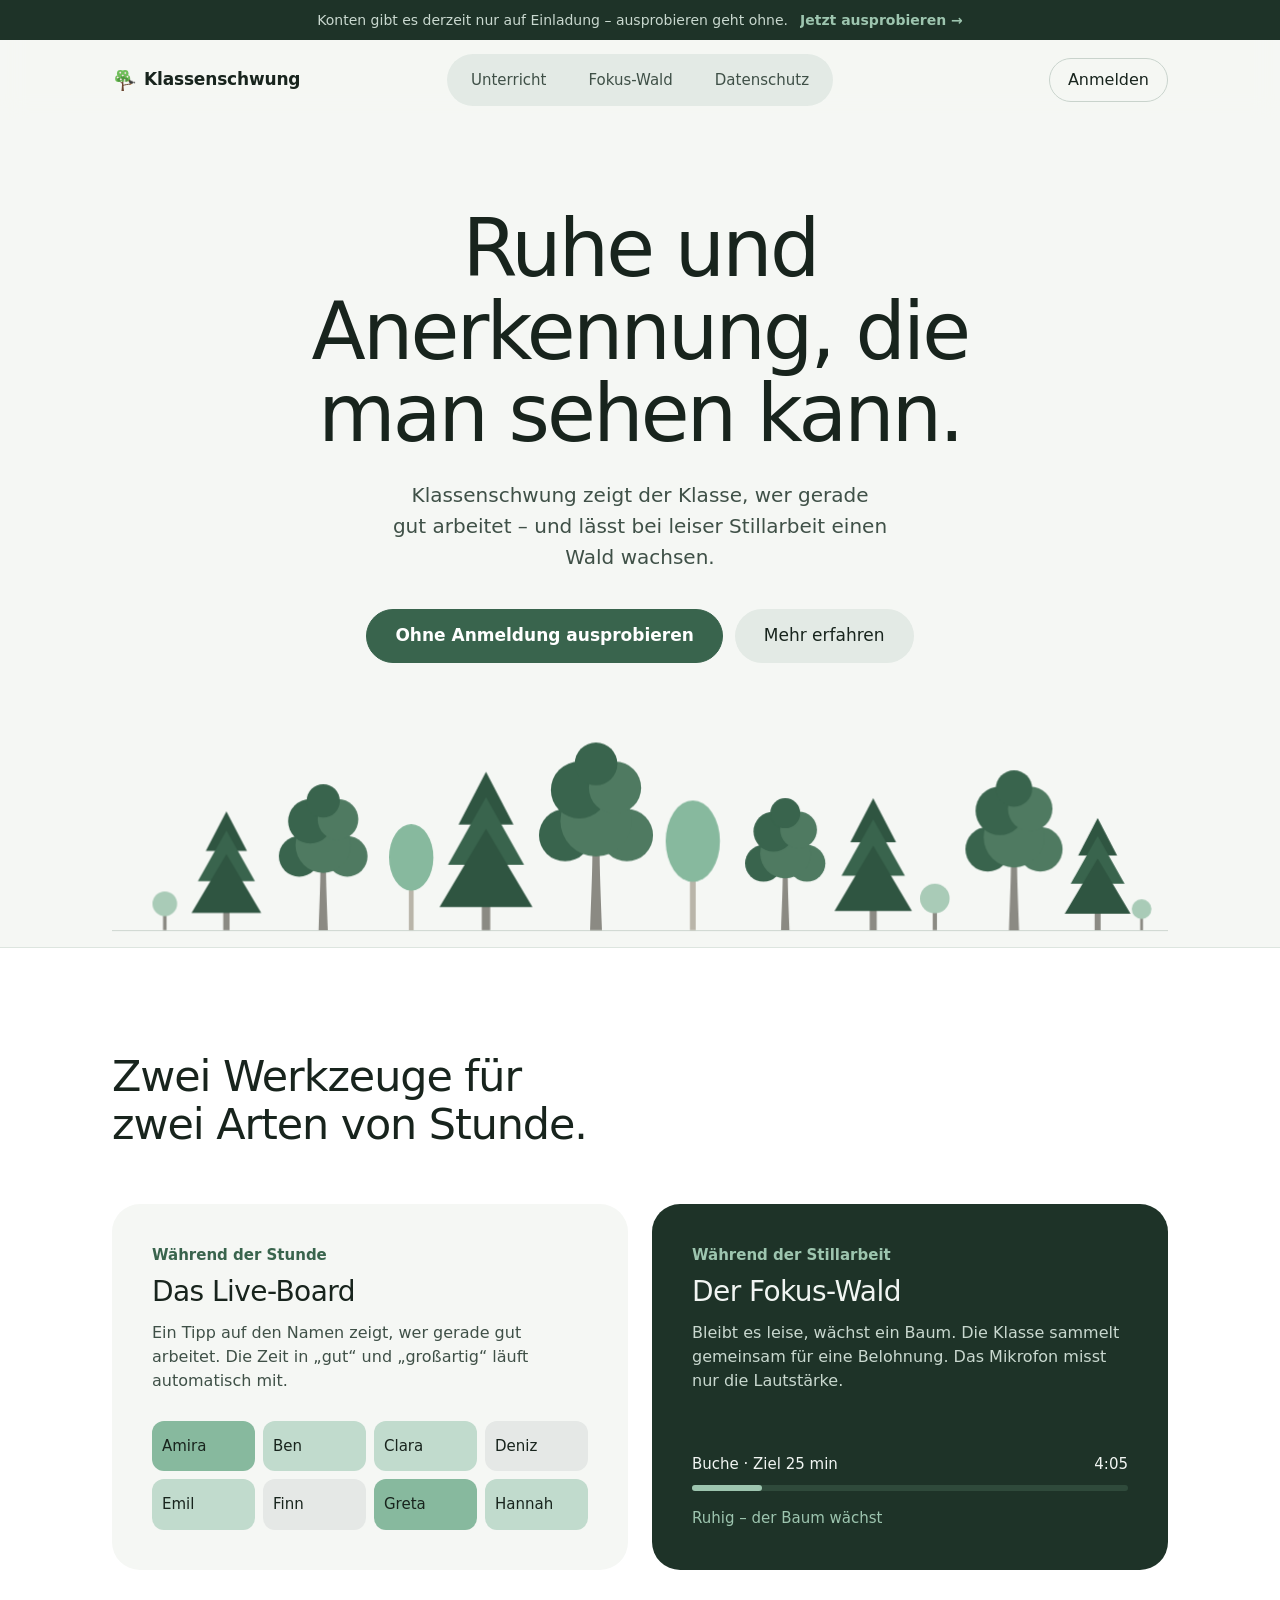
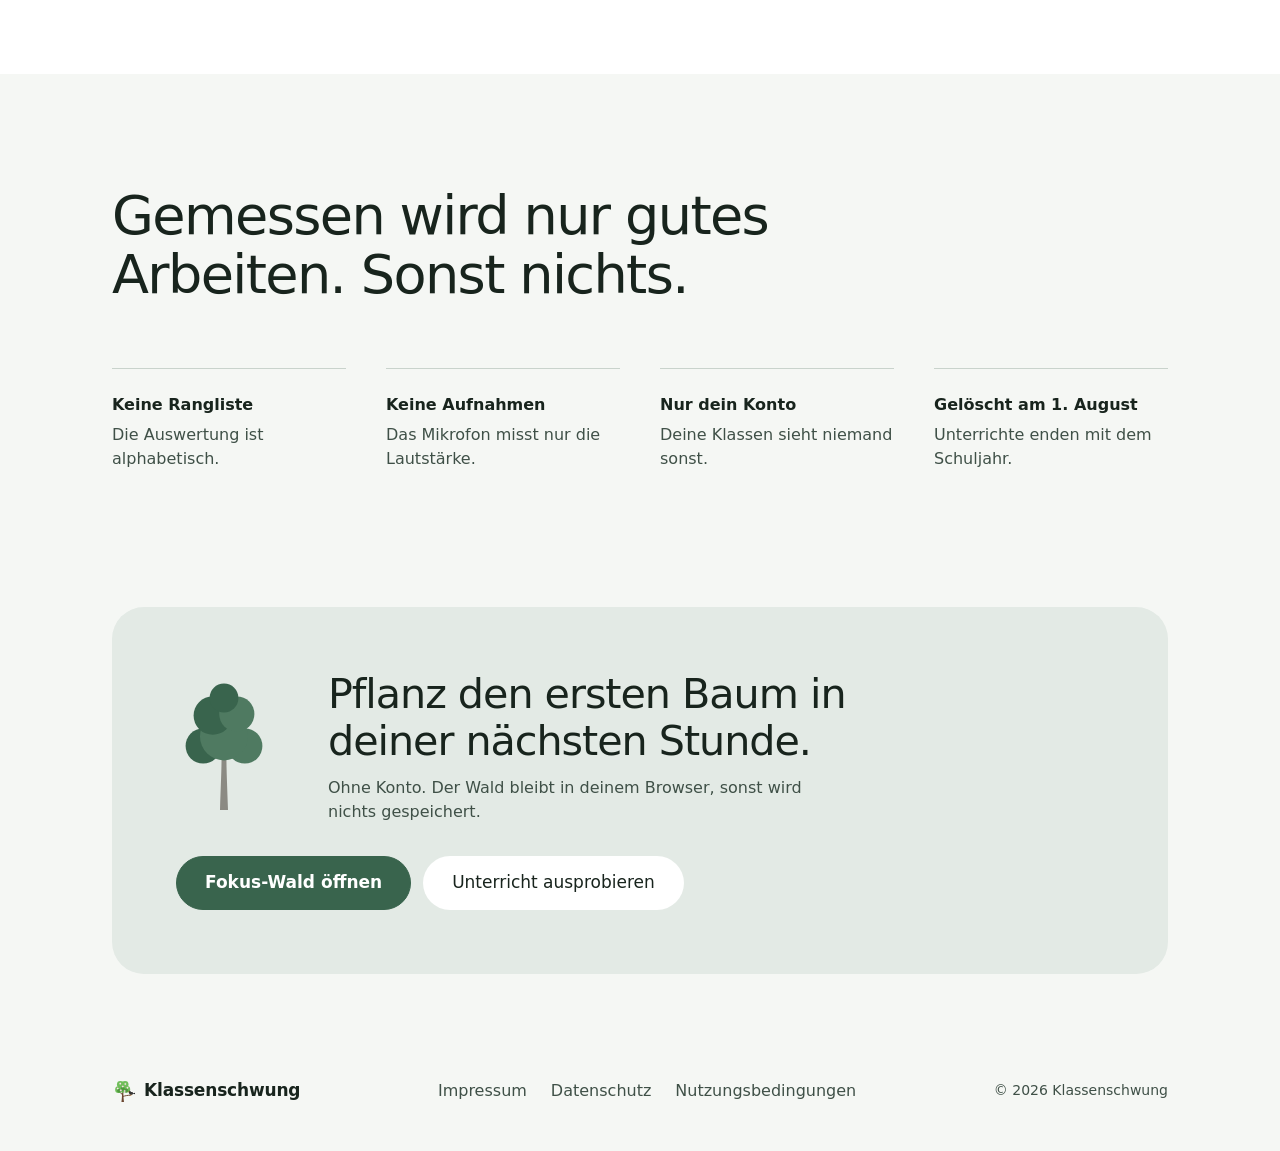
==== commit b086b32f: "Designanpassungen und link-registrierung" ====
--- a/index.html
+++ b/index.html
@@ -32,7 +32,7 @@
     </p>
     <div class="container site-header__inner">
       <a class="brand" href="./">
-        <svg class="brand-mark" viewBox="0 0 32 32" aria-hidden="true"><rect class="brand-mark__a" x="3" y="17" width="7" height="12" rx="2"/><rect class="brand-mark__b" x="12.5" y="10" width="7" height="19" rx="2"/><rect class="brand-mark__c" x="22" y="3" width="7" height="26" rx="2"/></svg>
+        <svg class="brand-mark" viewBox="0 0 32 32" aria-hidden="true"><path d="M12.6 30.5C13.2 26 13.4 22 13.5 17h1.6c.1 5 .3 9 .9 13.5z" fill="#6b4630"/><path d="M14.6 23.2c2.8-.7 5.8-1.6 10-1.6M13.8 20.5c-1.6-.9-3-2-4-3.3" fill="none" stroke="#6b4630" stroke-width="1.3" stroke-linecap="round"/><g fill="#6fbf5a"><circle cx="14.3" cy="12" r="6.2"/><circle cx="8.6" cy="14.2" r="4.4"/><circle cx="19.8" cy="13.6" r="4.4"/><circle cx="11.2" cy="7.4" r="4.6"/><circle cx="17.4" cy="7.2" r="4.6"/></g><g fill="#4f9a3e"><circle cx="9.4" cy="15.6" r="2.6"/><circle cx="18.8" cy="15.4" r="2.8"/><circle cx="14.4" cy="13.8" r="3"/></g><g fill="#fff" stroke="#f2b9cf" stroke-width=".45"><circle cx="11" cy="6.2" r="1.05"/><circle cx="17.8" cy="6.6" r="1.05"/><circle cx="14.4" cy="10" r="1.05"/><circle cx="7.6" cy="12.6" r="1.05"/><circle cx="20.6" cy="11.6" r="1.05"/><circle cx="11.8" cy="15.2" r="1.05"/><circle cx="16.8" cy="16" r="1.05"/></g><g class="brand-mark__bird"><g class="brand-mark__perched" transform="translate(25.6 21.6) scale(-.4 .4)"><path d="M-1 0V-3M2 0V-3" stroke="#d98a2b" stroke-width="1.4" stroke-linecap="round"/><path d="M-4-6-13-3-12-8z" fill="#1f1f1f"/><ellipse class="brand-mark__body" cx="0" cy="-6" rx="6.5" ry="4.5" fill="#2a2a2a"/><ellipse cx="-1.5" cy="-6.8" rx="4.8" ry="2.6" fill="#3d3d3d"/><circle class="brand-mark__body" cx="5" cy="-11" r="3.6" fill="#2a2a2a"/><path d="M8-12.4 12.5-11 8-9.8z" fill="#f2a33a"/><circle cx="6" cy="-12" r="1" fill="#f2a33a"/></g><path class="brand-mark__flyer" d="M20.6 18.4q2.5-3.2 5 0q2.5-3.2 5 0" fill="none" stroke="#2a2a2a" stroke-width="1.3" stroke-linecap="round" stroke-linejoin="round"/></g></svg>
         Klassenschwung
       </a>
       <nav class="seg site-nav" aria-label="Hauptnavigation">
@@ -156,7 +156,7 @@
   <footer class="site-footer">
     <div class="container site-footer__inner">
       <a class="brand" href="./">
-        <svg class="brand-mark" viewBox="0 0 32 32" aria-hidden="true"><rect class="brand-mark__a" x="3" y="17" width="7" height="12" rx="2"/><rect class="brand-mark__b" x="12.5" y="10" width="7" height="19" rx="2"/><rect class="brand-mark__c" x="22" y="3" width="7" height="26" rx="2"/></svg>
+        <svg class="brand-mark" viewBox="0 0 32 32" aria-hidden="true"><path d="M12.6 30.5C13.2 26 13.4 22 13.5 17h1.6c.1 5 .3 9 .9 13.5z" fill="#6b4630"/><path d="M14.6 23.2c2.8-.7 5.8-1.6 10-1.6M13.8 20.5c-1.6-.9-3-2-4-3.3" fill="none" stroke="#6b4630" stroke-width="1.3" stroke-linecap="round"/><g fill="#6fbf5a"><circle cx="14.3" cy="12" r="6.2"/><circle cx="8.6" cy="14.2" r="4.4"/><circle cx="19.8" cy="13.6" r="4.4"/><circle cx="11.2" cy="7.4" r="4.6"/><circle cx="17.4" cy="7.2" r="4.6"/></g><g fill="#4f9a3e"><circle cx="9.4" cy="15.6" r="2.6"/><circle cx="18.8" cy="15.4" r="2.8"/><circle cx="14.4" cy="13.8" r="3"/></g><g fill="#fff" stroke="#f2b9cf" stroke-width=".45"><circle cx="11" cy="6.2" r="1.05"/><circle cx="17.8" cy="6.6" r="1.05"/><circle cx="14.4" cy="10" r="1.05"/><circle cx="7.6" cy="12.6" r="1.05"/><circle cx="20.6" cy="11.6" r="1.05"/><circle cx="11.8" cy="15.2" r="1.05"/><circle cx="16.8" cy="16" r="1.05"/></g><g class="brand-mark__bird"><g class="brand-mark__perched" transform="translate(25.6 21.6) scale(-.4 .4)"><path d="M-1 0V-3M2 0V-3" stroke="#d98a2b" stroke-width="1.4" stroke-linecap="round"/><path d="M-4-6-13-3-12-8z" fill="#1f1f1f"/><ellipse class="brand-mark__body" cx="0" cy="-6" rx="6.5" ry="4.5" fill="#2a2a2a"/><ellipse cx="-1.5" cy="-6.8" rx="4.8" ry="2.6" fill="#3d3d3d"/><circle class="brand-mark__body" cx="5" cy="-11" r="3.6" fill="#2a2a2a"/><path d="M8-12.4 12.5-11 8-9.8z" fill="#f2a33a"/><circle cx="6" cy="-12" r="1" fill="#f2a33a"/></g><path class="brand-mark__flyer" d="M20.6 18.4q2.5-3.2 5 0q2.5-3.2 5 0" fill="none" stroke="#2a2a2a" stroke-width="1.3" stroke-linecap="round" stroke-linejoin="round"/></g></svg>
         Klassenschwung
       </a>
       <nav aria-label="Rechtliches">
--- a/style.css
+++ b/style.css
@@ -59,7 +59,6 @@
   --col-mitte-head:       #365f49;
   --col-rechts-bg:        #87b99e;
   --col-rechts-head:      #274535;
-  --logo-mid:             #87b99e;
   --accent-on-dark:       #9dc5af;
   --accent-on-dark-hover: #b9d5c6;
   --accent-on-dark-text:  #17281f;
@@ -100,7 +99,6 @@
     --col-mitte-head:  #88b89e;
     --col-rechts-bg:   #3a5948;
     --col-rechts-head: #c2dacd;
-    --logo-mid:        #88b89e;
   }
 }
 
@@ -121,7 +119,6 @@
   --col-mitte-head:       #365f49;
   --col-rechts-bg:        #87b99e;
   --col-rechts-head:      #274535;
-  --logo-mid:             #87b99e;
   --accent-on-dark:       #9dc5af;
   --accent-on-dark-hover: #b9d5c6;
   --accent-on-dark-text:  #17281f;
@@ -138,7 +135,6 @@
     --col-mitte-head:  #88b89e;
     --col-rechts-bg:   #3a5948;
     --col-rechts-head: #c2dacd;
-    --logo-mid:        #88b89e;
   }
 }
 
@@ -155,7 +151,6 @@
   --col-mitte-head:       #20605c;
   --col-rechts-bg:        #72bab5;
   --col-rechts-head:      #184743;
-  --logo-mid:             #72bab5;
   --accent-on-dark:       #75cac5;
   --accent-on-dark-hover: #9cd9d5;
   --accent-on-dark-text:  #0e2927;
@@ -173,7 +168,6 @@
     --col-mitte-head:  #53beb6;
     --col-rechts-bg:   #335956;
     --col-rechts-head: #a9dedb;
-    --logo-mid:        #53beb6;
   }
 }
 
@@ -190,7 +184,6 @@
   --col-mitte-head:       #304eb4;
   --col-rechts-bg:        #9cace0;
   --col-rechts-head:      #233984;
-  --logo-mid:             #9cace0;
   --accent-on-dark:       #adbbe5;
   --accent-on-dark-hover: #c5ceed;
   --accent-on-dark-text:  #14214d;
@@ -208,7 +201,6 @@
     --col-mitte-head:  #9cace0;
     --col-rechts-bg:   #3b4e8f;
     --col-rechts-head: #cbd3ef;
-    --logo-mid:        #9cace0;
   }
 }
 
@@ -225,7 +217,6 @@
   --col-mitte-head:       #7b4d0a;
   --col-rechts-bg:        #e0a143;
   --col-rechts-head:      #593907;
-  --logo-mid:             #e0a143;
   --accent-on-dark:       #e9b25e;
   --accent-on-dark-hover: #f0c88d;
   --accent-on-dark-text:  #332104;
@@ -243,7 +234,6 @@
     --col-mitte-head:  #e59f38;
     --col-rechts-bg:   #6c4c1d;
     --col-rechts-head: #f2cf9c;
-    --logo-mid:        #e59f38;
   }
 }
 
@@ -798,11 +788,33 @@
   font-weight: 600;
 }
 
-/* Logo: drei Balken in den Zustandsfarben ("Start" -> "grossartig") */
-.brand-mark { display: block; flex: none; }
-.brand-mark__a { fill: var(--col-links-head); opacity: .45; }
-.brand-mark__b { fill: var(--logo-mid); }
-.brand-mark__c { fill: var(--accent); }
+/* Logo: Kirschbaum mit Amsel wie im Fokus-Wald. Beim Laden der Seite fliegt
+   die Amsel von rechts heran (.brand-mark__flyer, Fluegelschlag) und setzt
+   sich auf den Ast (.brand-mark__perched). Die Angaben in px sind
+   Einheiten der viewBox (32 = Logobreite). Im Footer sitzt sie schon. */
+.brand-mark { display: block; flex: none; overflow: visible; }
+.brand-mark__body { stroke: var(--logo-bird-edge, none); stroke-width: 1.4; paint-order: stroke; }
+.brand-mark__flyer { opacity: 0; transform-box: fill-box; transform-origin: center; }
+@media (prefers-reduced-motion: no-preference) {
+  .brand-mark__bird { animation: logo-fly 1.8s .3s cubic-bezier(.3, .55, .35, 1) both; }
+  .brand-mark__perched { animation: logo-land 1.8s .3s step-end both; }
+  .brand-mark__flyer { animation: logo-flyer 1.8s .3s step-end both, logo-flap .16s .3s 10 alternate ease-in-out; }
+  .site-footer .brand-mark *, .app-footer .brand-mark * { animation: none; }
+}
+@keyframes logo-fly {
+  0%   { transform: translate(260px, -70px); opacity: 0; }
+  12%  { opacity: 1; }
+  50%  { transform: translate(100px, -38px); }
+  85%  { transform: translate(6px, -6px); }
+  100% { transform: none; opacity: 1; }
+}
+@keyframes logo-flyer { 0% { opacity: 1; } 86% { opacity: 0; } 100% { opacity: 0; } }
+@keyframes logo-land  { 0% { opacity: 0; } 86% { opacity: 1; } 100% { opacity: 1; } }
+@keyframes logo-flap  { to { transform: scaleY(-.5); } }
+/* Heller Rand, damit die schwarze Amsel im Dunkeln nicht verschwindet */
+@media (prefers-color-scheme: dark) {
+  :root:not([data-theme="light"]) { --logo-bird-edge: rgba(255, 255, 255, .5); }
+}
 /* Neutraler Umschalter, damit nur der Absenden-Button die Akzentfarbe traegt */
 .auth__tabs { display: flex; gap: 2px; padding: 4px; margin-bottom: 1.1rem; border-radius: 999px; background: var(--soft); }
 .auth__tabs .btn { flex: 1; min-height: 2.5rem; background: transparent; border-color: transparent; color: var(--text-muted); }
@@ -1601,6 +1613,100 @@
   to { transform: translateY(80px) rotate(40deg) scale(.5); opacity: 0; }
 }
 
+/* Voegel und Nest am Kirschbaum (offenes Ziel). Ebenen siehe birdLayers():
+   .bird kommt an, .bird__mood reagiert auf Laerm, .bird__idle lebt im Alltag. */
+.bird, .bird__mood, .bird__idle, .bird__head, .bird__wing, .bird__beak, .bird__wings {
+  transform-box: fill-box;
+}
+.bird {
+  transform-origin: center bottom;
+  transform: scale(0);
+  opacity: 0;
+  transition: transform .7s cubic-bezier(.34, 1.56, .64, 1), opacity .4s;
+}
+.bird.is-on { transform: scale(1); opacity: 1; }
+/* Sitzende und fliegende Voegel fliegen vom Rand herein statt aufzuploppen. */
+.bird--perched, .bird--flying { transform: none; }
+.bird--perched.is-on, .bird--flying.is-on { animation: bird-arrive 1.8s cubic-bezier(.2, .7, .3, 1) both; }
+
+/* Alltag: picken, umschauen, Gefieder schuetteln, betteln; jeder Vogel im
+   eigenen Takt. Nur sichtbare Voegel bewegen sich (grosse Waelder). */
+.bird__idle { transform-origin: 60% 100%; }
+.bird__head { transform-origin: center; }
+.bird__wing { transform-origin: 75% 40%; }
+.bird__beak { transform-origin: center bottom; }
+.bird__wings { transform-origin: center 80%; }
+.bird--perched.is-on .bird__idle { animation: bird-peck var(--t) var(--delay) ease-in-out infinite; }
+.bird.is-on .bird__head { animation: bird-look calc(var(--t) * 1.3) var(--delay) ease-in-out infinite; }
+.bird.is-on .bird__wing { animation: wing-ruffle var(--t) var(--delay) ease-in-out infinite; }
+.bird--chick.is-on .bird__idle { animation: chick-beg calc(var(--t) * .6) var(--delay) ease-in-out infinite; }
+.bird--chick.is-on .bird__beak { animation: beak-open calc(var(--t) * .6) var(--delay) ease-in-out infinite; }
+.bird--flying.is-on .bird__idle { animation: bird-glide 3.2s var(--delay) ease-in-out infinite; }
+.bird.is-on .bird__wings { animation: wing-beat 2.4s var(--delay) ease-in-out infinite; }
+/* Beim Anflug schlagen die Fluegel, danach wieder Alltag. */
+.bird--perched.is-on .bird__wing { animation: wing-ruffle var(--t) var(--delay) ease-in-out infinite, wing-flap .15s ease-in-out 11 alternate; }
+
+/* Laerm: unruhig hopsen; wird der Baum zurueckgesetzt, fliegen sie davon. */
+.tree--loud .bird__mood { animation: bird-hop .3s linear infinite; }
+.tree--withered .bird__mood,
+.tree--banked .bird__mood { animation: bird-away 1.2s ease-in forwards; }
+
+.tree--still .bird,
+.tree--instant .bird { transition: none !important; animation: none !important; }
+/* Schwarze Amseln auf dem dunklen Beamer-Hintergrund: heller Schein als Kontur. */
+.focus__stage .bird--perched,
+.focus__stage .bird--flying { filter: drop-shadow(0 0 1.5px rgba(255, 255, 255, .7)); }
+.tree--still .bird--perched.is-on .bird__wing { animation: wing-ruffle var(--t) var(--delay) ease-in-out infinite; }
+
+@keyframes bird-arrive {
+  from { transform: translate(var(--fx), var(--fy)) scale(.7); opacity: 0; }
+  20%  { opacity: 1; }
+  to   { transform: none; opacity: 1; }
+}
+@keyframes wing-flap {
+  from { transform: rotate(0); }
+  to   { transform: rotate(-55deg); }
+}
+@keyframes bird-peck {
+  0%, 56%, 76%, 100% { transform: none; }
+  60%, 68%           { transform: rotate(34deg); }
+  64%, 72%           { transform: rotate(14deg); }
+}
+@keyframes bird-look {
+  0%, 18%, 36%, 100% { transform: none; }
+  21%, 33%           { transform: scaleX(-1); }
+}
+@keyframes wing-ruffle {
+  0%, 84%, 94%, 100% { transform: none; }
+  86%, 90%           { transform: rotate(-24deg); }
+  88%, 92%           { transform: rotate(-6deg); }
+}
+@keyframes chick-beg {
+  0%, 40%, 64%, 100% { transform: none; }
+  44%, 52%, 60%      { transform: translateY(-3px); }
+  48%, 56%           { transform: translateY(-1.5px); }
+}
+@keyframes beak-open {
+  0%, 40%, 64%, 100% { transform: none; }
+  44%, 60%           { transform: scale(1.3, 1.6); }
+}
+@keyframes bird-glide {
+  0%, 100% { transform: translate(0, 0); }
+  50%      { transform: translate(5px, -6px); }
+}
+@keyframes wing-beat {
+  0%, 30%, 100% { transform: none; }
+  5%, 15%, 25%  { transform: scaleY(-.7); }
+  10%, 20%      { transform: none; }
+}
+@keyframes bird-hop {
+  0%, 100% { transform: translateY(0); }
+  50%      { transform: translateY(-3px); }
+}
+@keyframes bird-away {
+  to { transform: translate(40px, -70px) scale(.6); opacity: 0; }
+}
+
 /* Beamer-Ansicht: feste Farben, unabhaengig vom Hell/Dunkel-Modus */
 
 .app--focus { padding: 0; max-width: none; }
@@ -1784,9 +1890,10 @@
 }
 
 @media (prefers-reduced-motion: reduce) {
-  .tree__motion, .tree--withered .leaf.is-on, .confetti span { animation: none !important; }
+  .tree__motion, .tree--withered .leaf.is-on, .confetti span,
+  .bird, .bird *, .bird__mood, .bird__idle { animation: none !important; }
   .confetti { display: none; }
-  .leaf, .tree__scale { transition: none; }
+  .leaf, .tree__scale, .bird { transition: none; }
 }
 
 /* ---------------- Dialog ---------------- */
@@ -1974,3 +2081,6 @@
   background: color-mix(in srgb, var(--accent) 12%, transparent);
   pointer-events: none;
 }
+
+/* Einladungen (Einstellungen, nur Admins) */
+.invite__main { flex: 1 1 auto; min-width: 0; font-weight: 600; }
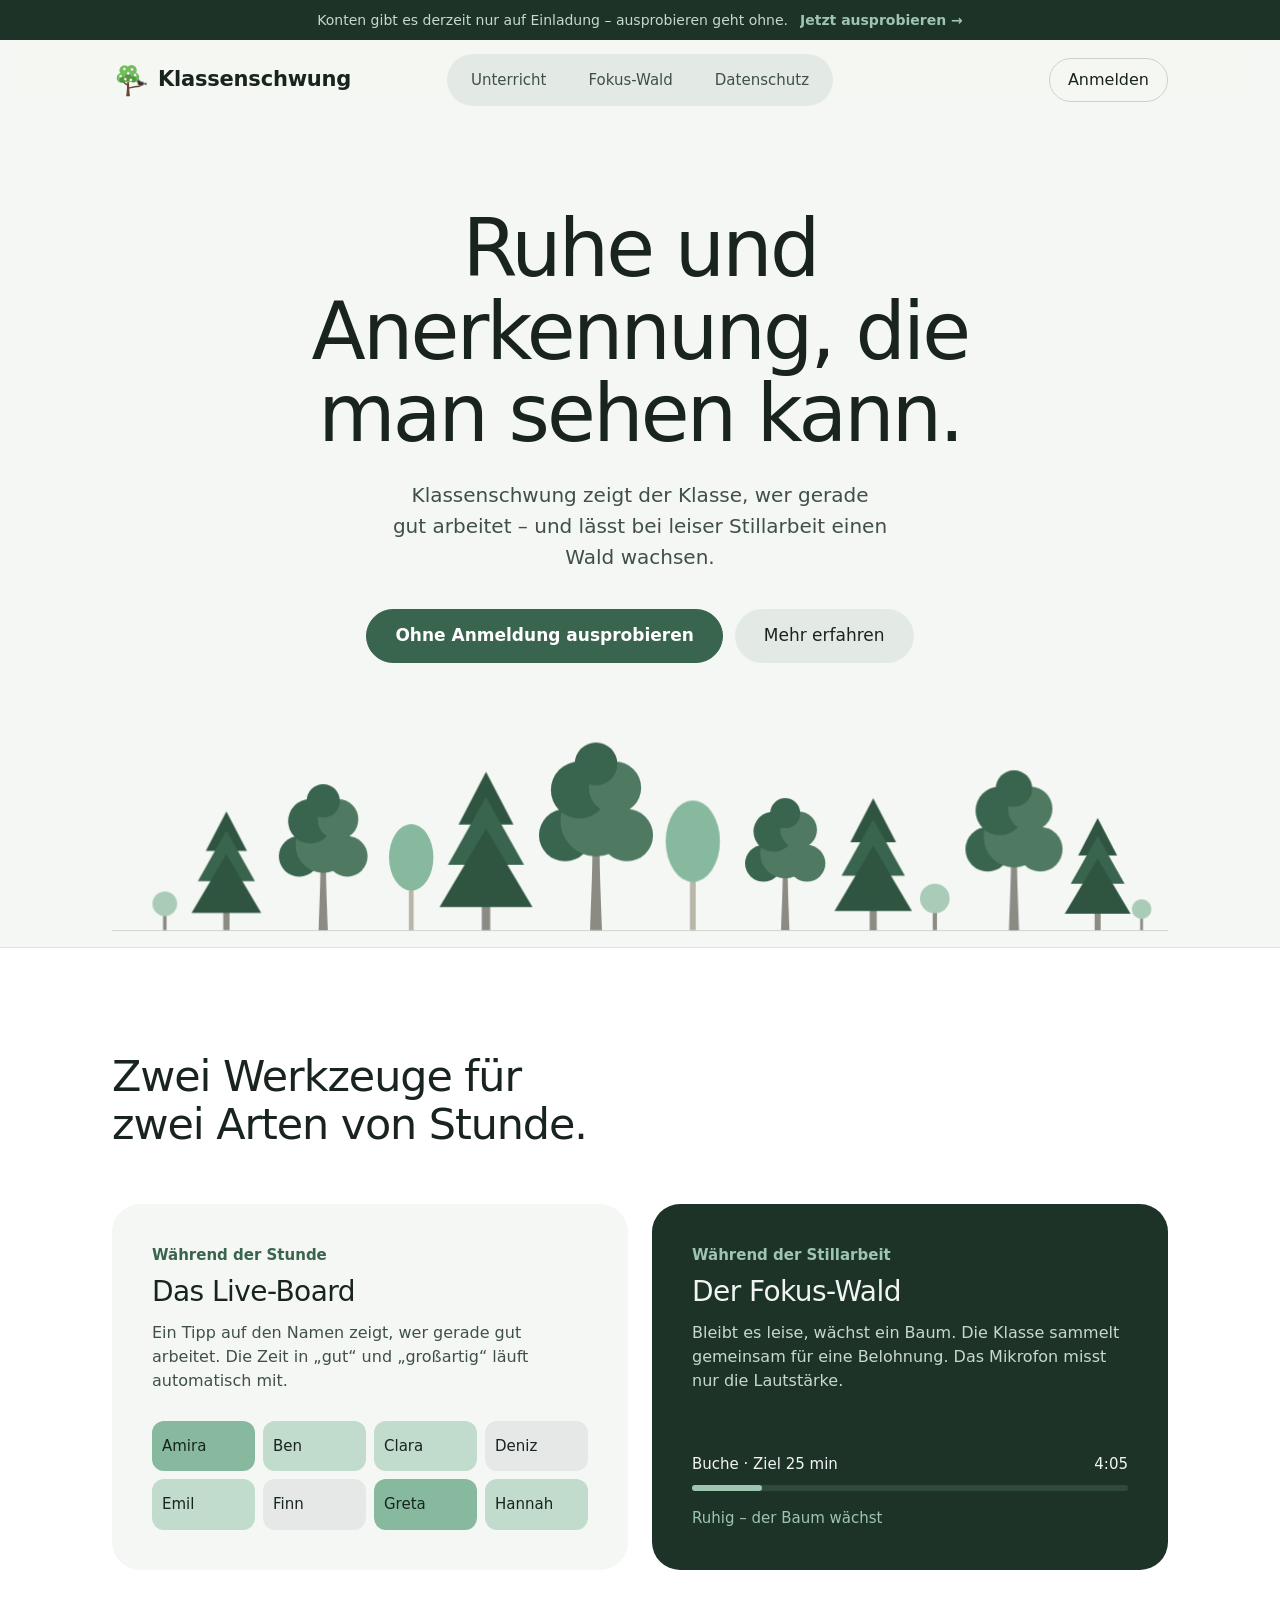
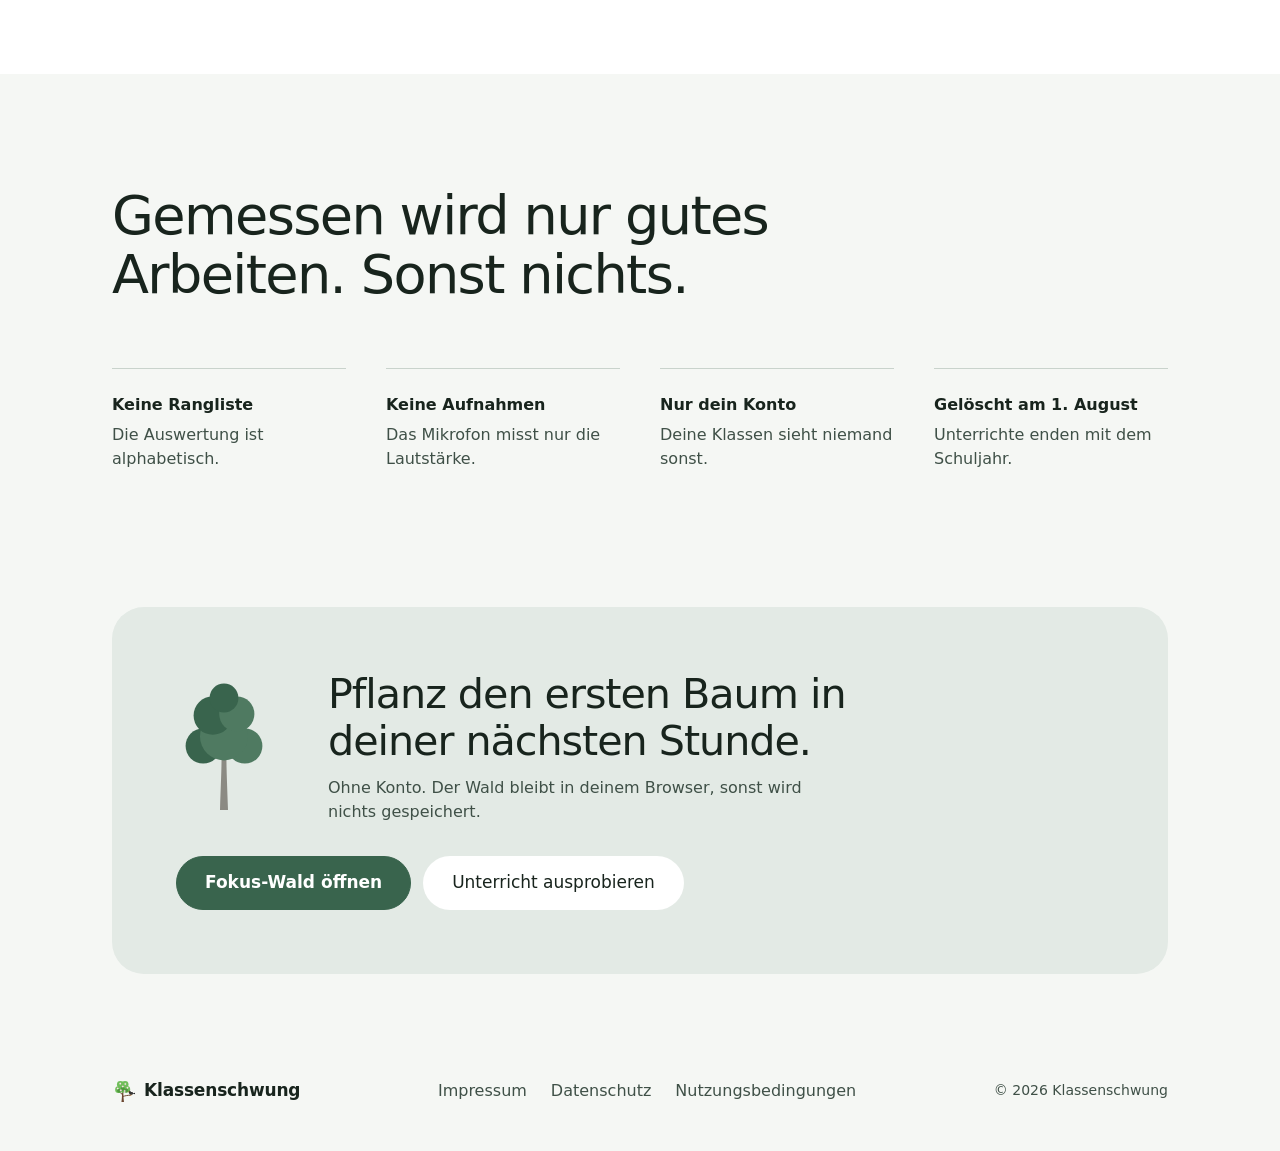
==== commit fc2394c3: "Logo in der Kopfzeile groesser, Favicon mit Versionsnummer Das neue Favicon hat dieselbe Adresse wie" ====
--- a/index.html
+++ b/index.html
@@ -16,7 +16,7 @@
   <meta property="og:description" content="Ein Tipp zeigt der Klasse, wer gerade gut arbeitet. Dazu der Fokus-Wald für ruhige Stillarbeit.">
   <meta name="theme-color" content="#f5f7f4" media="(prefers-color-scheme: light)">
   <meta name="theme-color" content="#0e1310" media="(prefers-color-scheme: dark)">
-  <link rel="icon" href="./favicon.svg" type="image/svg+xml">
+  <link rel="icon" href="./favicon.svg?v=2" type="image/svg+xml">
   <link rel="preload" href="./fonts/plex-sans-latin-wght.woff2" as="font" type="font/woff2" crossorigin>
   <link rel="stylesheet" href="./style.css">
   <link rel="stylesheet" href="./landing.css">
--- a/style.css
+++ b/style.css
@@ -448,6 +448,13 @@
 .brand:hover { opacity: .75; }
 .brand .brand-mark { width: 24px; height: 24px; }
 .topbar__brand { flex: none; }
+/* In der Kopfzeile groesser als im Footer; auf dem Handy etwas kleiner. */
+.topbar__brand, .site-header .brand { gap: 10px; font-size: 1.3125rem; }
+.topbar__brand .brand-mark, .site-header .brand .brand-mark { width: 36px; height: 36px; }
+@media (max-width: 639px) {
+  .topbar__brand, .site-header .brand { gap: 8px; font-size: 1.1875rem; }
+  .topbar__brand .brand-mark, .site-header .brand .brand-mark { width: 30px; height: 30px; }
+}
 
 .topbar__back {
   flex: none;
